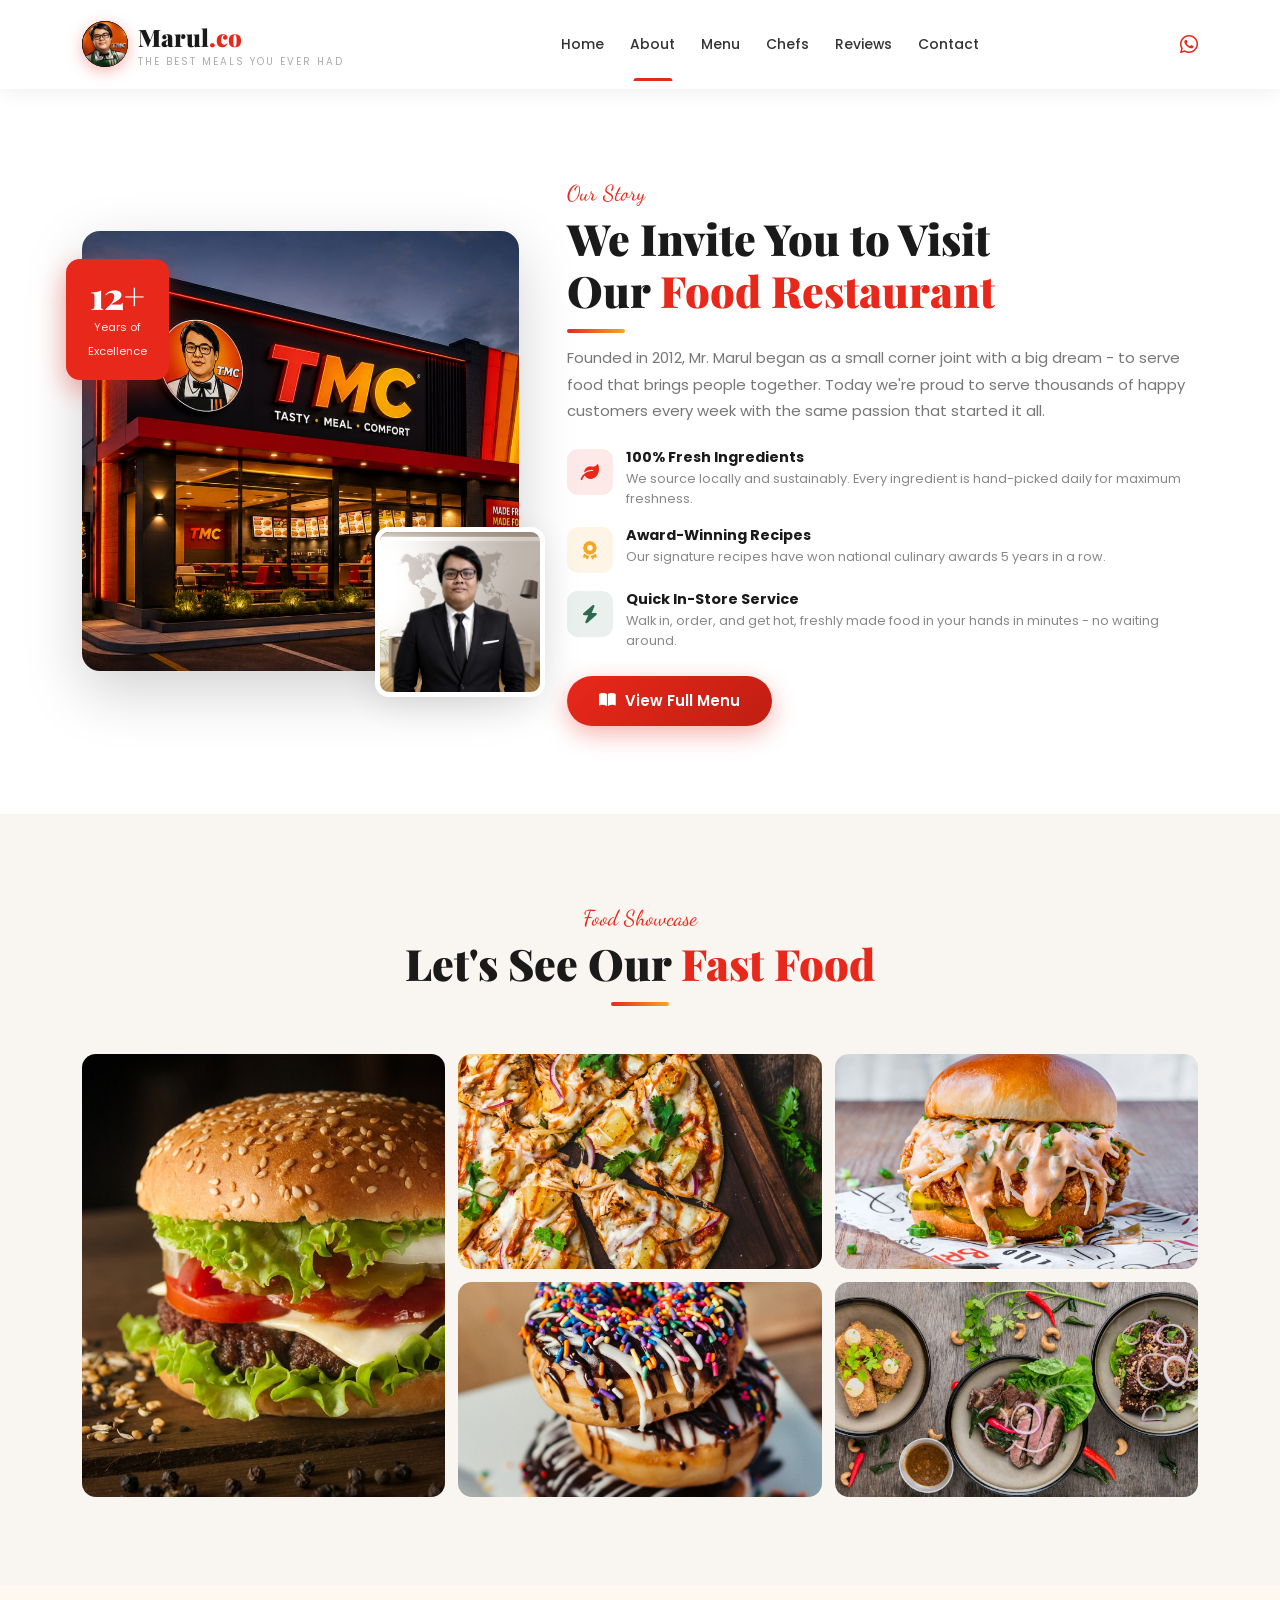
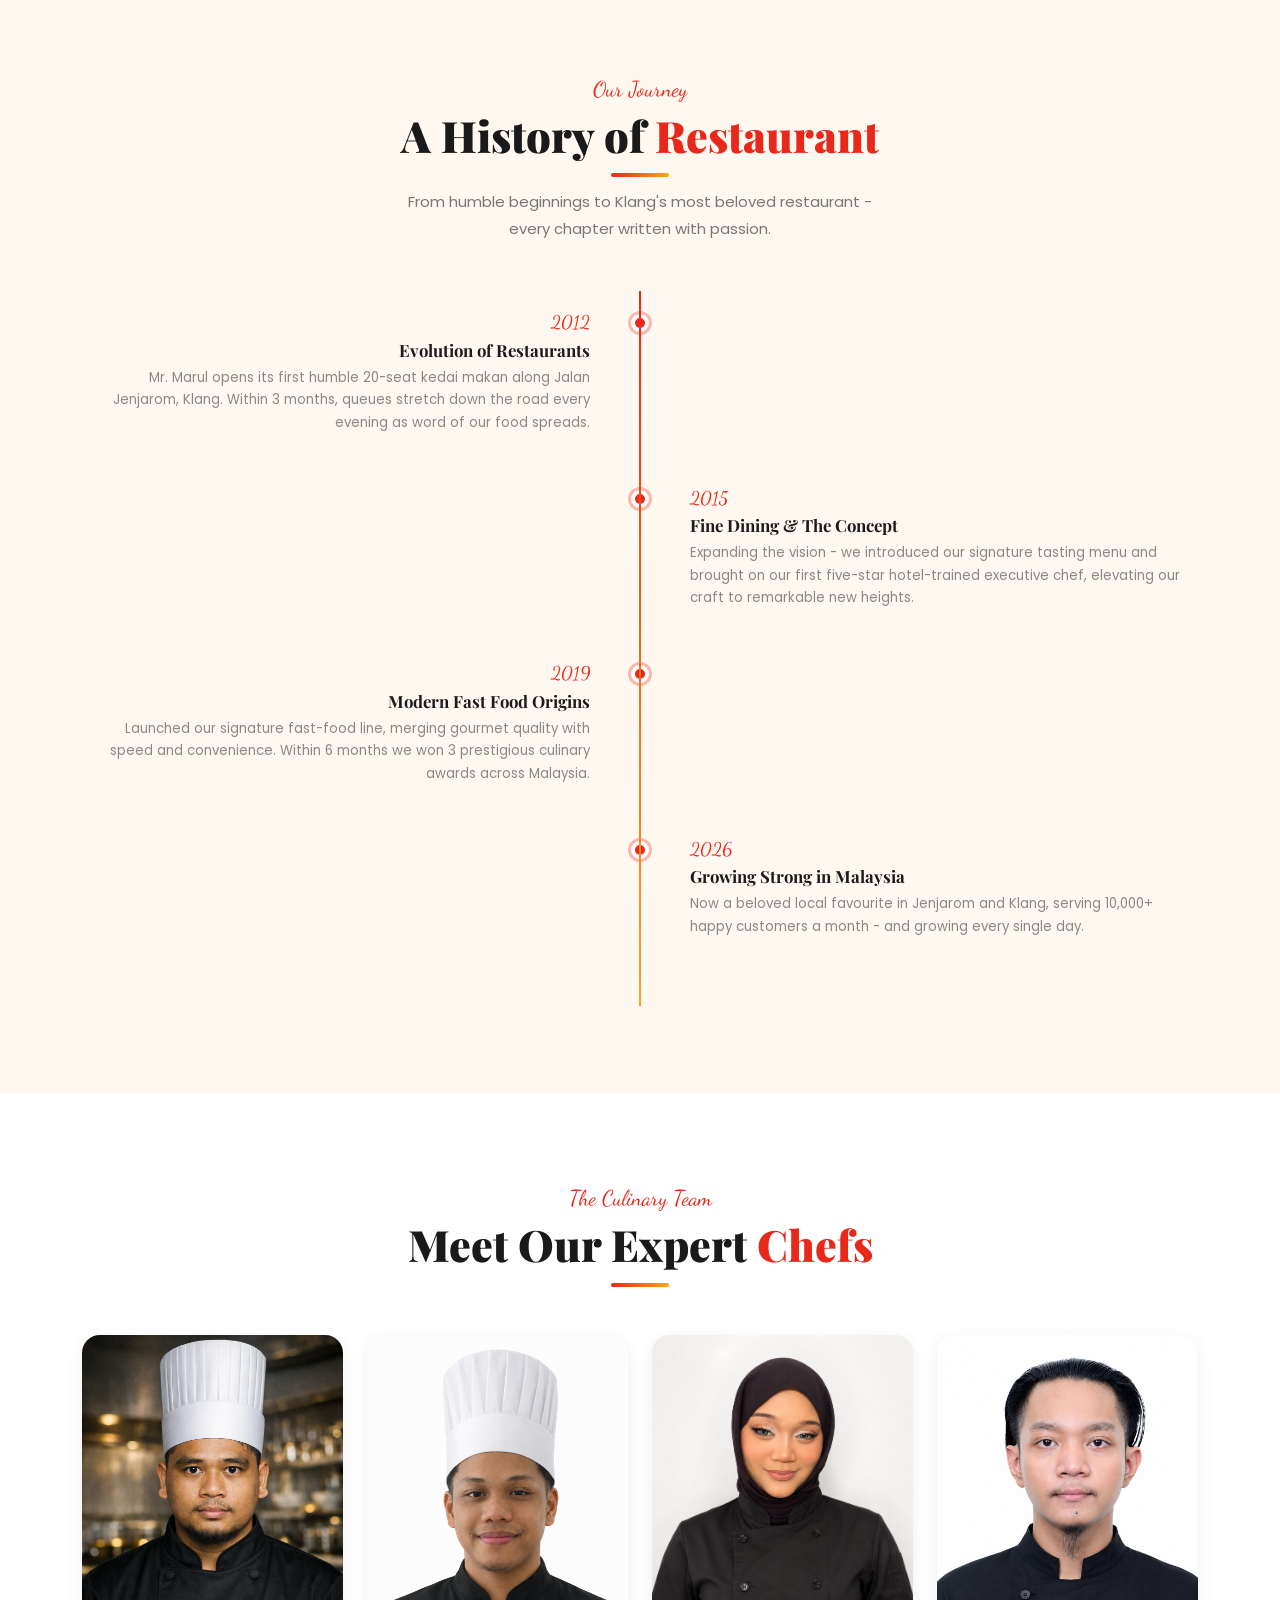
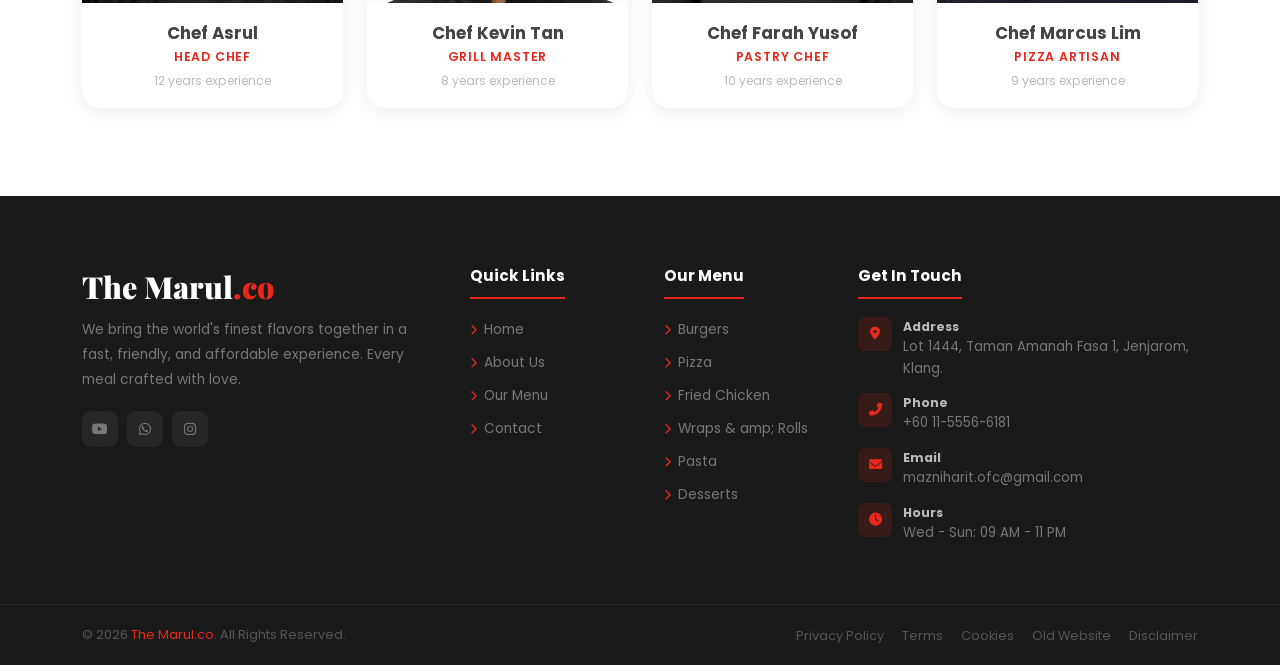
==== about.html @ 35237b88 "Add files via upload" ====
<!DOCTYPE html>
<!--
   ============================================================
   THIS IS THE "ABOUT US" PAGE (about.html)
   ============================================================
   Sections on this page, top to bottom:
     1. Navbar (same menu bar as every page)
     2. About (your story + 3 feature highlights)
     3. Gallery (clickable food showcase photos)
     4. History (the "Our Journey" year-by-year timeline)
     5. Chefs (the 4 chef profile cards)
     6. Footer (same as every page)
   ============================================================
-->
<html lang="en">
   <head>
      <meta charset="UTF-8">
      <meta http-equiv="X-UA-Compatible" content="IE=edge">
      <meta name="viewport" content="width=device-width, initial-scale=1">
      <meta name="author" content="Sarab">
      <meta name="description" content="Sarab - Fast Food & Restaurant HTML Template">
      <title>The Marul.co - About Us</title>
      <link href="https://fonts.googleapis.com/css2?family=Playfair+Display:wght@400;700;900&family=Poppins:wght@300;400;500;600;700&family=Dancing+Script:wght@700&display=swap" rel="stylesheet"/>
      <!-- Bootstrap 5.3 -->
      <link href="css/bootstrap.min.css" rel="stylesheet"/>
      <!-- AOS Animate on Scroll -->
      <link href="css/aos.css" rel="stylesheet"/>
      <!-- Swiper -->
      <link href="css/swiper-bundle.min.css" rel="stylesheet"/>
      <!-- all min css -->
      <link rel="stylesheet" href="css/all.min.css"/>
      <!-- magnific CSS -->
      <link rel="stylesheet" href="css/magnific-popup.css"/>
      <!-- Style CSS -->
      <link rel="stylesheet" href="css/style.css" />
   </head>
   <body>
      <!-- ============================================================
         NAVBAR (same as index.html - see that file for notes)
         ============================================================ -->
      <nav class="navbar navbar-expand-lg" id="nav">
         <div class="container">
            <a class="navbar-brand" href="index.html">
               <div class="blogo">
                  <div class="bico" style="padding:0;overflow:hidden;background:#000;"><img src="img/logo.jpeg" alt="TMC Logo" style="width:100%;height:100%;object-fit:cover;"/></div>
                  <div>
                     <div class="bname">Marul<span>.co</span></div>
                     <div class="bsub">THE BEST MEALS YOU EVER HAD</div>
                  </div>
               </div>
            </a>
            <button class="navbar-toggler border-0" type="button" data-bs-toggle="collapse" data-bs-target="#navmenu">
            <i class="fas fa-bars" style="color:var(--primary);font-size:1.35rem;"></i>
            </button>
            <div class="collapse navbar-collapse" id="navmenu">
               <ul class="navbar-nav mx-auto">
                  <li class="nav-item"><a class="nav-link" href="index.html#hero">Home</a></li>
                  <li class="nav-item"><a class="nav-link active" href="#about">About</a></li>
                  <li class="nav-item"><a class="nav-link" href="menu.html#menu">Menu</a></li>
                  <li class="nav-item"><a class="nav-link" href="#chefs">Chefs</a></li>
                  <li class="nav-item"><a class="nav-link" href="index.html#testimonials">Reviews</a></li>
                  <li class="nav-item"><a class="nav-link" href="contact.html#contact-section">Contact</a></li>
               </ul>
               <div class="d-flex align-items-center gap-3">
                  <a href="https://wa.me/601155566181" target="_blank" rel="noopener" style="color:var(--primary);font-size:1.3rem;" title="Chat with us on WhatsApp"><i class="fab fa-whatsapp"></i></a>
               </div>
            </div>
         </div>
      </nav>
      <!-- ABOUT
         Your restaurant's story text, plus the 3 highlighted
         feature boxes (100% Fresh Ingredients, Award-Winning
         Recipes, Quick In-Store Service). Edit the text inside
         the <h6> and <p> tags in each "fti" block to change
         a feature's title/description. -->
      <section id="about">
         <div class="container">
            <div class="row align-items-center g-5">
               <div class="col-lg-5" data-aos="fade-right">
                  <div class="astack">
                     <div class="aexp"><span class="anum">12+</span><small>Years of<br/>Excellence</small></div>
                     <div class="amain"><img src="img/restaurant.jpeg" alt="Restaurant"/></div>
                     <div class="asm"><img src="img/about2.jpeg" alt="boss"/></div>
                  </div>
               </div>
               <div class="col-lg-7" data-aos="fade-left">
                  <span class="slbl">Our Story</span>
                  <h2 class="stitle text-start">We Invite You to Visit<br/>Our <span>Food Restaurant</span></h2>
                  <div class="sline lft"></div>
                  <p class="sdesc mb-4">Founded in 2012, Mr. Marul began as a small corner joint with a big dream - to serve food that brings people together. Today we're proud to serve thousands of happy customers every week with the same passion that started it all.</p>
                  <div class="mb-4">
                     <div class="fti">
                        <div class="ftico r"><i class="fas fa-leaf"></i></div>
                        <div>
                           <h6>100% Fresh Ingredients</h6>
                           <p>We source locally and sustainably. Every ingredient is hand-picked daily for maximum freshness.</p>
                        </div>
                     </div>
                     <div class="fti">
                        <div class="ftico y"><i class="fas fa-award"></i></div>
                        <div>
                           <h6>Award-Winning Recipes</h6>
                           <p>Our signature recipes have won national culinary awards 5 years in a row.</p>
                        </div>
                     </div>
                     <div class="fti">
                        <div class="ftico g"><i class="fas fa-bolt"></i></div>
                        <div>
                           <h6>Quick In-Store Service</h6>
                           <p>Walk in, order, and get hot, freshly made food in your hands in minutes - no waiting around.</p>
                        </div>
                     </div>
                  </div>
                  <a href="menu.html#menu" class="btn-red"><i class="fas fa-book-open"></i>View Full Menu</a>
               </div>
            </div>
         </div>
      </section>
	  
	  
      <!-- ============================================================
         GALLERY (click a photo to open a bigger detail popup)
         Each "gitem" block is one photo tile. The data-gtitle and
         data-gdesc attributes are the title/description shown when
         someone clicks the photo to zoom in. Edit those to change
         the popup text; edit the img src="..." to change the photo.
         ============================================================ -->
      <section id="gallery">
         <div class="container">
            <div class="text-center mb-5" data-aos="fade-up">
               <span class="slbl">Food Showcase</span>
               <h2 class="stitle">Let's See Our <span>Fast Food</span></h2>
               <div class="sline"></div>
            </div>
            <div class="ggrid" data-aos="fade-up">
               <div class="gitem"
                  data-gi="0"
                  data-gimg="img/portfolio/work1.jpg"
                  data-gtitle="Gourmet Burgers"
                  data-gdesc="Our award-winning smash burgers, hand-crafted with 100% premium beef, aged cheddar and house-made sauces.">
                  <img src="img/portfolio/work1.jpg" alt="Burgers"/>
                  <div class="gover"><span><i class="fas fa-expand-alt"></i> Gourmet Burgers</span></div>
               </div>
               <div class="gitem"
                  data-gi="1"
                  data-gimg="img/portfolio/work2.jpg"
                  data-gtitle="Wood-Fired Pizza"
                  data-gdesc="Authentic Neapolitan-style pizzas fired at 900deg F in our wood-burning stone oven for the perfect char.">
                  <img src="img/portfolio/work2.jpg" alt="Pizza"/>
                  <div class="gover"><span><i class="fas fa-expand-alt"></i> Wood-Fired Pizza</span></div>
               </div>
               <div class="gitem"
                  data-gi="2"
                  data-gimg="img/portfolio/work3.jpg"
                  data-gtitle="Crispy Fried Chicken"
                  data-gdesc="Double-brined, hand-battered chicken fried to golden perfection using our 15-spice secret blend.">
                  <img src="img/portfolio/work3.jpg" alt="Chicken"/>
                  <div class="gover"><span><i class="fas fa-expand-alt"></i> Crispy Fried Chicken</span></div>
               </div>
               <div class="gitem"
                  data-gi="3"
                  data-gimg="img/portfolio/work4.jpg"
                  data-gtitle="Sweet Desserts"
                  data-gdesc="Handcrafted desserts - from molten lava cakes to artisan ice cream sundaes and seasonal pastries.">
                  <img src="img/portfolio/work4.jpg" alt="Desserts"/>
                  <div class="gover"><span><i class="fas fa-expand-alt"></i> Sweet Desserts</span></div>
               </div>
               <div class="gitem"
                  data-gi="4"
                  data-gimg="img/portfolio/work5.jpg"
                  data-gtitle="Fresh Wraps & amp; Rolls"
                  data-gdesc="Loaded fresh wraps packed with grilled proteins, crunchy vegetables and our house-made sauces.">
                  <img src="img/portfolio/work5.jpg" alt="Wraps"/>
                  <div class="gover"><span><i class="fas fa-expand-alt"></i> Fresh Wraps & Rolls</span></div>
               </div>
            </div>
         </div>
      </section>
      <!-- This hidden box below is the "lightbox" popup that appears
         when someone clicks a gallery photo above - it's empty until
         JavaScript (main.js) fills it in with the clicked photo's
         details. You don't need to edit anything here. -->
      <div id="galPop">
         <div class="gpbox">
            <button class="gpclose" id="gpClose"><i class="fas fa-times"></i></button>
            <img id="gpImg" src="" alt=""/>
            <div class="gpcap">
               <h5 id="gpTitle"></h5>
               <p id="gpDesc"></p>
            </div>
            <div class="gpnav">
               <button id="gpPrev"><i class="fas fa-chevron-left me-1"></i>Prev</button>
               <button id="gpNext">Next <i class="fas fa-chevron-right ms-1"></i></button>
            </div>
         </div>
      </div>
	  
	  
      <!-- ============================================================
         HISTORY (the "Our Journey" timeline, alternating left/right)
         Each "tli" block below is one year on the timeline. Notice
         each year's text appears TWICE inside the block (once in
         "tl-left" and once in "tl-right") - that's intentional, so
         the year lines up correctly on both mobile and desktop
         screen sizes. If you edit a year's story, edit BOTH copies
         so they stay in sync.
         ============================================================ -->
      <section id="history">
         <div class="container">
            <div class="text-center mb-5" data-aos="fade-up">
               <span class="slbl">Our Journey</span>
               <h2 class="stitle">A History of <span>Restaurant</span></h2>
               <div class="sline"></div>
               <p class="sdesc mx-auto" style="max-width:480px;">From humble beginnings to Klang's most beloved restaurant - every chapter written with passion.</p>
            </div>
            <div class="timeline" data-aos="fade-up">
               <!-- ODD ? text on LEFT -->
               <div class="tli">
                  <div class="tl-left">
                     <div class="tlyear">2012</div>
                     <h5>Evolution of Restaurants</h5>
                     <p>Mr. Marul opens its first humble 20-seat kedai makan along Jalan Jenjarom, Klang. Within 3 months, queues stretch down the road every evening as word of our food spreads.</p>
                  </div>
                  <div class="tl-center">
                     <div class="tldot"></div>
                  </div>
                  <div class="tl-right">
                     <div class="tlyear">2012</div>
                     <h5>Evolution of Restaurants</h5>
                     <p>Mr. Marul opens its first humble 20-seat kedai makan along Jalan Jenjarom, Klang. Within 3 months, queues stretch down the road every evening as word of our food spreads.</p>
                  </div>
               </div>
               <!-- EVEN ? text on RIGHT -->
               <div class="tli">
                  <div class="tl-left">
                     <div class="tlyear">2015</div>
                     <h5>Fine Dining & The Concept</h5>
                     <p>Expanding the vision - we introduced our signature tasting menu and brought on our first five-star hotel-trained executive chef, elevating our craft to remarkable new heights.</p>
                  </div>
                  <div class="tl-center">
                     <div class="tldot"></div>
                  </div>
                  <div class="tl-right">
                     <div class="tlyear">2015</div>
                     <h5>Fine Dining & The Concept</h5>
                     <p>Expanding the vision - we introduced our signature tasting menu and brought on our first five-star hotel-trained executive chef, elevating our craft to remarkable new heights.</p>
                  </div>
               </div>
               <!-- ODD ? text on LEFT -->
               <div class="tli">
                  <div class="tl-left">
                     <div class="tlyear">2019</div>
                     <h5>Modern Fast Food Origins</h5>
                     <p>Launched our signature fast-food line, merging gourmet quality with speed and convenience. Within 6 months we won 3 prestigious culinary awards across Malaysia.</p>
                  </div>
                  <div class="tl-center">
                     <div class="tldot"></div>
                  </div>
                  <div class="tl-right">
                     <div class="tlyear">2019</div>
                     <h5>Modern Fast Food Origins</h5>
                     <p>Launched our signature fast-food line, merging gourmet quality with speed and convenience. Within 6 months we won 3 prestigious culinary awards across Malaysia.</p>
                  </div>
               </div>
               <!-- EVEN ? text on RIGHT -->
               <div class="tli">
                  <div class="tl-left">
                     <div class="tlyear">2026</div>
                     <h5>Growing Strong in Malaysia</h5>
                     <p>Now a beloved local favourite in Jenjarom and Klang, serving 10,000+ happy customers a month - and growing every single day.</p>
                  </div>
                  <div class="tl-center">
                     <div class="tldot"></div>
                  </div>
                  <div class="tl-right">
                     <div class="tlyear">2026</div>
                     <h5>Growing Strong in Malaysia</h5>
                     <p>Now a beloved local favourite in Jenjarom and Klang, serving 10,000+ happy customers a month - and growing every single day.</p>
                  </div>
               </div>
            </div>
         </div>
      </section>
	  
      <!-- CHEFS
         The 4 chef profile cards ("Meet Our Expert Chefs").

         TO EDIT A CHEF: find their "chcard" block below and change:
           - img src="..."          -> their photo
           - <div class="chnm">     -> their name
           - <div class="chrole">   -> their job title
           - <div class="chexp">    -> years of experience
         TO ADD/REMOVE A CHEF: copy or delete a whole
         "col-sm-6 col-lg-3" block (it contains one "chcard"). -->

      <section id="chefs">
         <div class="container">
            <div class="text-center mb-5" data-aos="fade-up">
               <span class="slbl">The Culinary Team</span>
               <h2 class="stitle">Meet Our Expert <span>Chefs</span></h2>
               <div class="sline"></div>
            </div>
            <div class="row g-4">
               <div class="col-sm-6 col-lg-3" data-aos="fade-up" data-aos-delay="0">
                  <div class="chcard">
                     <div class="chimg">
                        <img src="img/chefs/1.jpg" alt=""/>
                        </div>
                     <div class="chbody">
                        <div class="chnm">Chef Asrul </div>
                        <div class="chrole">Head Chef</div>
                        <div class="chexp">12 years experience</div>
                     </div>
                  </div>
               </div>
               <div class="col-sm-6 col-lg-3" data-aos="fade-up" data-aos-delay="80">
                  <div class="chcard">
                     <div class="chimg">
                        <img src="img/chefs/2.jpg" alt=""/>
                      </div>
                     <div class="chbody">
                        <div class="chnm">Chef Kevin Tan</div>
                        <div class="chrole">Grill Master</div>
                        <div class="chexp">8 years experience</div>
                     </div>
                  </div>
               </div>
               <div class="col-sm-6 col-lg-3" data-aos="fade-up" data-aos-delay="160">
                  <div class="chcard">
                     <div class="chimg">
                        <img src="img/chefs/3.jpg" alt=""/>
                        </div>
                     <div class="chbody">
                        <div class="chnm">Chef Farah Yusof</div>
                        <div class="chrole">Pastry Chef</div>
                        <div class="chexp">10 years experience</div>
                     </div>
                  </div>
               </div>
               <div class="col-sm-6 col-lg-3" data-aos="fade-up" data-aos-delay="240">
                  <div class="chcard">
                     <div class="chimg">
                        <img src="img/chefs/4.jpg" alt=""/>
                     </div>
                     <div class="chbody">
                        <div class="chnm">Chef Marcus Lim</div>
                        <div class="chrole">Pizza Artisan</div>
                        <div class="chexp">9 years experience</div>
                     </div>
                  </div>
               </div>
            </div>
         </div>
      </section>
	  
      <!-- FOOTER (same as index.html - if you update the address,
         phone, email, or hours here, update it on the other 3
         pages too so they all stay matching) -->
      <footer>
         <div class="container">
            <div class="row g-5">
               <div class="col-lg-4">
                  <div class="fnm">The Marul<span>.co</span></div>
                  <p class="fdesc">We bring the world's finest flavors together in a fast, friendly, and affordable experience. Every meal crafted with love.</p>
                  <div class="fsoc">
                     <a href="#"><i class="fab fa-youtube"></i></a>
                     <a href="#"><i class="fab fa-whatsapp"></i></a>
                     <a href="#"><i class="fab fa-instagram"></i></a>
                  </div>
               </div>
               <div class="col-sm-6 col-lg-2">
                  <div class="ftit">Quick Links</div>
                  <ul class="flinks ps-0">
                     <li><a href="index.html#hero"><i class="fas fa-chevron-right"></i>Home</a></li>
                     <li><a href="about.html#about"><i class="fas fa-chevron-right"></i>About Us</a></li>
                     <li><a href="menu.html#menu"><i class="fas fa-chevron-right"></i>Our Menu</a></li>
                     <li><a href="contact.html#contact-section"><i class="fas fa-chevron-right"></i>Contact</a></li>
                  </ul>
               </div>
               <div class="col-sm-6 col-lg-2">
                  <div class="ftit">Our Menu</div>
                  <ul class="flinks ps-0">
                     <li><a href="menu.html?filter=burgers#menu"><i class="fas fa-chevron-right"></i>Burgers</a></li>
                     <li><a href="menu.html?filter=pizza#menu"><i class="fas fa-chevron-right"></i>Pizza</a></li>
                     <li><a href="menu.html?filter=chicken#menu"><i class="fas fa-chevron-right"></i>Fried Chicken</a></li>
                     <li><a href="menu.html?filter=wraps#menu"><i class="fas fa-chevron-right"></i>Wraps & amp; Rolls</a></li>
                     <li><a href="menu.html?filter=pasta#menu"><i class="fas fa-chevron-right"></i>Pasta</a></li>
                     <li><a href="menu.html?filter=desserts#menu"><i class="fas fa-chevron-right"></i>Desserts</a></li>
                  </ul>
               </div>
               <div class="col-lg-4">
                  <div class="ftit">Get In Touch</div>
                  <div class="fci">
                     <div class="fciico"><i class="fas fa-map-marker-alt"></i></div>
                     <div class="fciinfo"><strong>Address</strong>Lot 1444, Taman Amanah Fasa 1, Jenjarom, Klang.</div>
                  </div>
                  <div class="fci">
                     <div class="fciico"><i class="fas fa-phone-alt"></i></div>
                     <div class="fciinfo"><strong>Phone</strong>+60 11-5556-6181</div>
                  </div>
                  <div class="fci">
                     <div class="fciico"><i class="fas fa-envelope"></i></div>
                     <div class="fciinfo"><strong>Email</strong>mazniharit.ofc@gmail.com</div>
                  </div>
                  <div class="fci">
                     <div class="fciico"><i class="fas fa-clock"></i></div>
                     <div class="fciinfo"><strong>Hours</strong>Wed - Sun: 09 AM - 11 PM</div>
                  </div>
               </div>
            </div>
         </div>
         <div class="fbot">
            <div class="container">
               <div class="d-flex justify-content-between align-items-center flex-wrap gap-2">
                  <p>&copy 2026 <span>The Marul.co</span>. All Rights Reserved.</p>
                  <div><a href="#">Privacy Policy</a><a href="#">Terms</a><a href="#">Cookies</a><a href="frameset-demo.html">Old Website</a><a href="disclaimer.html">Disclaimer</a></div>
               </div>
            </div>
         </div>
      </footer>
      <!-- Floating cart -->
      <!-- <div class="cartfl"><i class="fas fa-shopping-cart"></i><span>My Cart</span><div class="ccount" id="cartCount">0</div></div> -->
      <!-- Back to top -->
      <button id="btt" onclick="window.scrollTo({top:0,behavior:'smooth'})"><i class="fas fa-chevron-up"></i></button>

    
	<!-- jQuery -->
      <script src="js/jquery-3.7.1.min.js"></script>
      <!-- Bootstrap 5 -->
      <script src="js/bootstrap.bundle.min.js"></script>
      <!-- AOS -->
      <script src="js/aos.js"></script>
      <!-- Swiper -->
      <script src="js/swiper-bundle.min.js"></script>
      <!-- CounterUp -->
      <script src="js/jquery.magnific-popup.min.js"></script>
      <!-- Main js -->
      <script src="js/main.js"></script>

   </body>
</html>
---- css/style.css ----
:root {
  --primary: #e8281a;
  --secondary: #f6a623;
  --dark: #1a1a1a;
  --green: #2d6a4f;
  --cream: #fff8f0;
  --cream2: #fef0dc;
  --light: #f9f5f0;
  --shadow: 0 8px 40px rgba(0, 0, 0, 0.1);
  --shadow-lg: 0 20px 60px rgba(0, 0, 0, 0.18);
}
* {
  margin: 0;
  padding: 0;
  box-sizing: border-box;
}
html {
  scroll-behavior: smooth;
}
body {
  font-family: "Poppins", sans-serif;
  color: #444;
  background: #fff;
  overflow-x: hidden;
}
h1,
h2,
h3,
h4,
h5 {
  font-family: "Playfair Display", serif;
  color: var(--dark);
}
a {
  text-decoration: none;
  transition: all 0.3s;
}
img {
  max-width: 100%;
}
::-webkit-scrollbar {
  width: 5px;
}
::-webkit-scrollbar-thumb {
  background: var(--primary);
  border-radius: 10px;
}

/* ===================== TOP BAR ===================== */
#topbar {
  background: #111;
  padding: 8px 0;
  font-size: 0.82rem;
}
#topbar span {
  color: #aaa;
  margin-right: 16px;
}
#topbar span i {
  color: var(--secondary);
  margin-right: 5px;
}
#topbar .tsoc a {
  width: 27px;
  height: 27px;
  border-radius: 50%;
  background: rgba(255, 255, 255, 0.08);
  display: inline-flex;
  align-items: center;
  justify-content: center;
  color: #bbb;
  font-size: 0.75rem;
  margin-left: 5px;
  transition: 0.3s;
}
#topbar .tsoc a:hover {
  background: var(--primary);
  color: #fff;
}
.ttag {
  background: var(--primary);
  color: #fff;
  padding: 2px 10px;
  border-radius: 20px;
  font-size: 0.7rem;
  font-weight: 600;
  text-transform: uppercase;
}

/* ===================== NAVBAR ===================== */
#nav {
  background: #fff;
  position: sticky;
  top: 0;
  z-index: 990;
  box-shadow: 0 2px 20px rgba(0, 0, 0, 0.07);
  transition: 0.4s;
}
#nav.scrolled {
  box-shadow: 0 4px 30px rgba(0, 0, 0, 0.14);
}
.blogo {
  display: flex;
  align-items: center;
  gap: 10px;
}
.bico {
  width: 46px;
  height: 46px;
  border-radius: 50%;
  background: linear-gradient(135deg, var(--primary), var(--secondary));
  display: flex;
  align-items: center;
  justify-content: center;
  font-size: 1.3rem;
  color: #fff;
  box-shadow: 0 4px 15px rgba(232, 40, 26, 0.35);
}
.bname {
  font-family: "Playfair Display", serif;
  font-size: 1.5rem;
  font-weight: 900;
  color: var(--dark);
}
.bname span {
  color: var(--primary);
}
.bsub {
  font-size: 0.62rem;
  text-transform: uppercase;
  letter-spacing: 2px;
  color: #aaa;
}
.navbar-nav .nav-link {
  font-size: 0.87rem;
  font-weight: 500;
  color: #333 !important;
  padding: 26px 13px !important;
  position: relative;
}
.navbar-nav .nav-link::after {
  content: "";
  position: absolute;
  bottom: 0;
  left: 50%;
  transform: translateX(-50%);
  width: 0;
  height: 3px;
  background: var(--primary);
  border-radius: 3px 3px 0 0;
  transition: 0.3s;
}
.navbar-nav .nav-link:hover::after,
.navbar-nav .nav-link.active::after {
  width: 55%;
}
.navbar-nav .nav-link:hover {
  color: var(--primary) !important;
}
/* FIX 1 â€” Search btn in navbar */
#navSearchBtn {
  background: none;
  border: none;
  cursor: pointer;
  color: #555;
  font-size: 1rem;
  padding: 8px 10px;
  border-radius: 8px;
  transition: 0.3s;
}
#navSearchBtn:hover {
  background: rgba(232, 40, 26, 0.08);
  color: var(--primary);
}
.nav-cta {
  background: linear-gradient(135deg, var(--primary), #c01e12);
  color: #fff !important;
  border-radius: 8px;
  padding: 10px 20px !important;
  font-size: 0.84rem !important;
  font-weight: 600 !important;
  box-shadow: 0 4px 15px rgba(232, 40, 26, 0.3);
  margin-left: 6px;
}
.nav-cta::after {
  display: none !important;
}
.nav-cta:hover {
  transform: translateY(-2px);
  box-shadow: 0 8px 22px rgba(232, 40, 26, 0.4);
}

/* ===================== SECTION COMMONS ===================== */
section {
  padding: 88px 0;
}
.slbl {
  font-family: "Dancing Script", cursive;
  font-size: 1.35rem;
  color: var(--primary);
  display: block;
  margin-bottom: 4px;
}
.stitle {
  font-size: clamp(1.9rem, 4vw, 2.7rem);
  font-weight: 900;
  line-height: 1.2;
  margin-bottom: 12px;
}
.stitle span {
  color: var(--primary);
}
.sline {
  width: 58px;
  height: 4px;
  border-radius: 4px;
  background: linear-gradient(90deg, var(--primary), var(--secondary));
  margin: 0 auto 12px;
}
.sline.lft {
  margin-left: 0;
}
.sdesc {
  color: #777;
  font-size: 0.93rem;
  line-height: 1.8;
}
.btn-red {
  background: linear-gradient(135deg, var(--primary), #c01e12);
  color: #fff;
  border: none;
  border-radius: 50px;
  padding: 14px 32px;
  font-weight: 600;
  font-size: 0.93rem;
  box-shadow: 0 8px 24px rgba(232, 40, 26, 0.35);
  transition: 0.3s;
  display: inline-flex;
  align-items: center;
  gap: 9px;
  cursor: pointer;
  font-family: "Poppins", sans-serif;
}
.btn-red:hover {
  transform: translateY(-3px);
  box-shadow: 0 14px 34px rgba(232, 40, 26, 0.45);
  color: #fff;
}

/* ===================== HERO ===================== */
#hero {
  background: var(--cream);
  min-height: 92vh;
  display: flex;
  align-items: center;
  position: relative;
  overflow: hidden;
}
.hbgtxt {
  position: absolute;
  top: 50%;
  left: 50%;
  transform: translate(-50%, -50%);
  font-size: 22vw;
  font-weight: 900;
  font-family: "Playfair Display", serif;
  color: rgba(0, 0, 0, 0.04);
  pointer-events: none;
  white-space: nowrap;
}
.hs {
  position: absolute;
  border-radius: 50%;
}
.hs1 {
  width: 480px;
  height: 480px;
  background: radial-gradient(circle, rgba(232, 40, 26, 0.07), transparent 70%);
  top: -90px;
  right: -80px;
  animation: fsh 8s ease-in-out infinite;
}
.hs2 {
  width: 280px;
  height: 280px;
  background: radial-gradient(
    circle,
    rgba(246, 166, 35, 0.09),
    transparent 70%
  );
  bottom: -50px;
  left: 8%;
  animation: fsh 10s ease-in-out infinite reverse;
}
@keyframes fsh {
  0%,
  100% {
    transform: translateY(0);
  }
  50% {
    transform: translateY(-28px);
  }
}
.hbadge {
  display: inline-flex;
  align-items: center;
  gap: 8px;
  background: #fff;
  border-radius: 30px;
  padding: 6px 16px 6px 6px;
  box-shadow: 0 4px 20px rgba(0, 0, 0, 0.1);
  margin-bottom: 22px;
}
.hbadge .hbi {
  width: 30px;
  height: 30px;
  border-radius: 50%;
  background: linear-gradient(135deg, var(--primary), var(--secondary));
  display: flex;
  align-items: center;
  justify-content: center;
  color: #fff;
  font-size: 0.78rem;
}
.hbadge span {
  font-size: 0.76rem;
  font-weight: 600;
  color: var(--dark);
}
.htitle {
  font-size: clamp(2.7rem, 6vw, 4.8rem);
  font-weight: 900;
  line-height: 1.1;
  margin-bottom: 18px;
}
.htitle .hl {
  color: var(--primary);
  position: relative;
  display: inline-block;
}
.htitle .hl::before {
  content: "";
  position: absolute;
  bottom: 2px;
  left: 0;
  right: 0;
  height: 7px;
  background: rgba(232, 40, 26, 0.14);
  border-radius: 4px;
  z-index: -1;
}
.hdesc {
  font-size: 1rem;
  color: #666;
  line-height: 1.8;
  max-width: 470px;
  margin-bottom: 30px;
}
/* FIX 2 â€” Video play button */
.btn-play {
  display: inline-flex;
  align-items: center;
  gap: 12px;
  color: var(--dark);
  font-weight: 600;
  font-size: 0.9rem;
  padding: 10px 16px;
  transition: 0.3s;
  cursor: pointer;
}
.btn-play .pico {
  width: 48px;
  height: 48px;
  border-radius: 50%;
  background: #fff;
  display: flex;
  align-items: center;
  justify-content: center;
  box-shadow: 0 6px 20px rgba(0, 0, 0, 0.12);
  color: var(--primary);
  font-size: 0.95rem;
  transition: 0.3s;
  flex-shrink: 0;
}
.btn-play:hover .pico {
  background: var(--primary);
  color: #fff;
  transform: scale(1.1);
}
.btn-play:hover {
  color: var(--primary);
}
.hstats {
  display: flex;
  gap: 20px;
  flex-wrap: wrap;
  margin-top: 32px;
}
.hstat .snum {
  font-family: "Playfair Display", serif;
  font-size: 1.9rem;
  font-weight: 900;
  color: var(--dark);
  display: block;
  line-height: 1;
}
.hstat .snum em {
  color: var(--primary);
  font-style: normal;
}
.hstat small {
  font-size: 0.7rem;
  color: #aaa;
  text-transform: uppercase;
  letter-spacing: 1px;
}
.sdiv {
  width: 1px;
  background: #ddd;
  height: 38px;
  align-self: center;
}
.hcircle {
  width: 560px;
  height: 560px;
  border-radius: 50%;
  background: radial-gradient(circle at 40% 40%, #fff8f0, #ffe5c8);
  display: flex;
  align-items: center;
  justify-content: center;
  margin: 0 auto;
  position: relative;
  box-shadow: 0 28px 76px rgba(232, 40, 26, 0.14);
}
.hcircle img {
  width: 90%;
  height: 90%;
  object-fit: cover;
  border-radius: 50%;
}
.fcard {
  position: absolute;
  background: #fff;
  border-radius: 11px;
  padding: 10px 15px;
  box-shadow: var(--shadow);
  display: flex;
  align-items: center;
  gap: 9px;
}
.fcard.fc1 {
  top: 55px;
  left: -15px;
  animation: fltc 4s ease-in-out infinite;
}
.fcard.fc2 {
  bottom: 75px;
  right: -25px;
  animation: fltc 4s ease-in-out infinite 1.5s;
}
.fcard.fc3 {
  top: 38%;
  right: -45px;
  animation: fltc 4s ease-in-out infinite 0.8s;
}
@keyframes fltc {
  0%,
  100% {
    transform: translateY(0);
  }
  50% {
    transform: translateY(-9px);
  }
}
.fcoi {
  width: 34px;
  height: 34px;
  border-radius: 8px;
  display: flex;
  align-items: center;
  justify-content: center;
  font-size: 0.95rem;
}
.fcoi.r {
  background: rgba(232, 40, 26, 0.11);
  color: var(--primary);
}
.fcoi.y {
  background: rgba(246, 166, 35, 0.14);
  color: var(--secondary);
}
.fcoi.g {
  background: rgba(45, 106, 79, 0.11);
  color: var(--green);
}
.fcnum {
  font-weight: 700;
  font-size: 0.92rem;
  color: var(--dark);
  display: block;
  line-height: 1;
}
.fcsm {
  font-size: 0.66rem;
  color: #999;
}

/* ===================== MARQUEE ===================== */
.mqsec {
  background: var(--primary);
  padding: 13px 0;
  overflow: hidden;
}
.mqtrack {
  display: flex;
  gap: 38px;
  white-space: nowrap;
  animation: mqrun 22s linear infinite;
}
.mqitem {
  display: inline-flex;
  align-items: center;
  gap: 10px;
  color: #fff;
  font-size: 0.86rem;
  font-weight: 500;
}
.mqitem i {
  color: rgba(255, 255, 255, 0.55);
  font-size: 0.55rem;
}
@keyframes mqrun {
  from {
    transform: translateX(0);
  }
  to {
    transform: translateX(-50%);
  }
}

/* ===================== CATEGORY ===================== */
#category {
  background: var(--cream);
}
.catcard {
  background: #fff;
  border-radius: 15px;
  padding: 22px 14px;
  text-align: center;
  cursor: pointer;
  transition: 0.4s;
  box-shadow: 0 4px 18px rgba(0, 0, 0, 0.06);
  border: 2px solid transparent;
}
.catcard:hover,
.catcard.active {
  transform: translateY(-7px);
  box-shadow: 0 14px 38px rgba(232, 40, 26, 0.14);
  border-color: var(--primary);
}
.catimg {
  width: 86px;
  height: 86px;
  border-radius: 50%;
  object-fit: cover;
  margin: 0 auto 12px;
  display: block;
  transition: 0.4s;
}
.catcard:hover .catimg {
  transform: scale(1.1) rotate(-4deg);
}
.catnm {
  font-size: 0.86rem;
  font-weight: 600;
  color: var(--dark);
  margin-bottom: 3px;
}
.catct {
  font-size: 0.73rem;
  color: #bbb;
}

/* ===================== ABOUT ===================== */
#about {
  background: #fff;
}
.astack {
  position: relative;
}
.amain {
  border-radius: 18px;
  overflow: hidden;
  box-shadow: var(--shadow-lg);
}
.amain img {
  width: 100%;
  height: 440px;
  object-fit: cover;
  display: block;
}
.asm {
  position: absolute;
  bottom: -26px;
  right: -26px;
  width: 170px;
  height: 170px;
  border-radius: 14px;
  overflow: hidden;
  border: 5px solid #fff;
  box-shadow: var(--shadow);
}
.asm img {
  width: 100%;
  height: 100%;
  object-fit: cover;
}
.aexp {
  position: absolute;
  top: 28px;
  left: -16px;
  background: var(--primary);
  color: #fff;
  border-radius: 14px;
  padding: 18px 22px;
  text-align: center;
  box-shadow: 0 10px 28px rgba(232, 40, 26, 0.4);
}
.aexp .anum {
  font-family: "Playfair Display", serif;
  font-size: 2.3rem;
  font-weight: 900;
  line-height: 1;
  display: block;
}
.aexp small {
  font-size: 0.7rem;
  opacity: 0.9;
}
.fti {
  display: flex;
  align-items: flex-start;
  gap: 13px;
  margin-bottom: 18px;
}
.ftico {
  width: 46px;
  height: 46px;
  border-radius: 11px;
  flex-shrink: 0;
  display: flex;
  align-items: center;
  justify-content: center;
  font-size: 1.15rem;
  transition: 0.3s;
}
.ftico.r {
  background: rgba(232, 40, 26, 0.1);
  color: var(--primary);
}
.ftico.y {
  background: rgba(246, 166, 35, 0.11);
  color: var(--secondary);
}
.ftico.g {
  background: rgba(45, 106, 79, 0.1);
  color: var(--green);
}
.fti:hover .ftico {
  transform: scale(1.1);
}
.fti h6 {
  font-size: 0.9rem;
  font-weight: 700;
  color: var(--dark);
  margin-bottom: 2px;
  font-family: "Poppins", sans-serif;
}
.fti p {
  font-size: 0.8rem;
  color: #888;
  margin: 0;
  line-height: 1.6;
}

/* ===================== MENU ===================== */
#menu {
  background: var(--light);
}
/* FIX 3 â€” Filter buttons */
.filtbtn {
  border: 2px solid #e5e5e5;
  background: #fff;
  border-radius: 50px;
  padding: 8px 20px;
  font-size: 0.84rem;
  font-weight: 600;
  color: #666;
  cursor: pointer;
  transition: 0.3s;
  margin: 3px;
  font-family: "Poppins", sans-serif;
}
.filtbtn.active,
.filtbtn:hover {
  background: var(--primary);
  border-color: var(--primary);
  color: #fff;
  box-shadow: 0 5px 18px rgba(232, 40, 26, 0.24);
}
.mwrap {
  transition: 0.35s;
}
.mwrap.gone {
  display: none !important;
}
.mcard {
  background: #fff;
  border-radius: 18px;
  overflow: hidden;
  transition: 0.4s;
  box-shadow: 0 4px 22px rgba(0, 0, 0, 0.07);
  cursor: pointer;
}
.mcard:hover {
  transform: translateY(-9px);
  box-shadow: 0 18px 48px rgba(0, 0, 0, 0.13);
}
.mimg {
  position: relative;
  overflow: hidden;
  height: 215px;
  background: var(--cream2);
}
.mimg img {
  width: 100%;
  height: 100%;
  object-fit: cover;
  transition: 0.5s;
}
.mcard:hover .mimg img {
  transform: scale(1.09);
}
.mbdg {
  position: absolute;
  top: 13px;
  left: 13px;
  background: var(--primary);
  color: #fff;
  border-radius: 7px;
  padding: 3px 11px;
  font-size: 0.7rem;
  font-weight: 700;
}
.mbdg.new {
  background: var(--green);
}
.mbdg.hot {
  background: var(--secondary);
  color: var(--dark);
}
/* FIX 4 â€” Heart & Plus buttons stop propagation */
.mhrt {
  position: absolute;
  top: 13px;
  right: 13px;
  width: 33px;
  height: 33px;
  border-radius: 50%;
  background: #fff;
  display: flex;
  align-items: center;
  justify-content: center;
  color: #ccc;
  cursor: pointer;
  transition: 0.3s;
  box-shadow: 0 2px 9px rgba(0, 0, 0, 0.1);
}
.mhrt:hover {
  color: var(--primary);
  transform: scale(1.18);
}
.mbody {
  padding: 18px;
}
.mcat {
  font-size: 0.7rem;
  font-weight: 600;
  color: var(--secondary);
  text-transform: uppercase;
  letter-spacing: 1px;
  margin-bottom: 5px;
}
.mtit {
  font-size: 1.05rem;
  font-weight: 700;
  margin-bottom: 5px;
  font-family: "Playfair Display", serif;
}
.mdesc {
  font-size: 0.78rem;
  color: #aaa;
  margin-bottom: 13px;
  line-height: 1.5;
}
.mfoot {
  display: flex;
  align-items: center;
  justify-content: space-between;
}
.mprice {
  font-size: 1.25rem;
  font-weight: 800;
  color: var(--primary);
  font-family: "Playfair Display", serif;
}
.mprice small {
  font-size: 0.72rem;
  font-weight: 400;
  color: #ccc;
  text-decoration: line-through;
  margin-left: 5px;
}
.mstars {
  font-size: 0.73rem;
  color: var(--secondary);
}
/* FIX 4 â€” Plus button opens detail popup */
.madd {
  width: 36px;
  height: 36px;
  border-radius: 50%;
  background: linear-gradient(135deg, var(--primary), #c01e12);
  border: none;
  color: #fff;
  font-size: 1rem;
  display: flex;
  align-items: center;
  justify-content: center;
  cursor: pointer;
  transition: 0.3s;
  box-shadow: 0 4px 11px rgba(232, 40, 26, 0.28);
}
.madd:hover {
  transform: scale(1.15) rotate(90deg);
}

/* ===================== SPECIAL OFFER ===================== */
#special {
  background: linear-gradient(135deg, #1a0000 0%, #2d0000 100%);
  position: relative;
  overflow: hidden;
}
.spbg {
  position: absolute;
  inset: 0;
  pointer-events: none;
  opacity: 0.03;
  background: repeating-linear-gradient(
    45deg,
    #fff 0,
    #fff 1px,
    transparent 0,
    transparent 50%
  );
  background-size: 40px 40px;
}
.sptag {
  display: inline-block;
  background: var(--secondary);
  color: var(--dark);
  border-radius: 6px;
  padding: 4px 15px;
  font-size: 0.76rem;
  font-weight: 700;
  text-transform: uppercase;
  letter-spacing: 2px;
  margin-bottom: 14px;
}
.sptitle {
  font-size: clamp(2.3rem, 5vw, 3.8rem);
  font-weight: 900;
  color: #fff;
  line-height: 1.1;
}
.sptitle span {
  color: var(--secondary);
}
.spdesc {
  color: rgba(255, 255, 255, 0.62);
  margin: 18px 0;
  font-size: 0.93rem;
  line-height: 1.8;
}
.cdwrap {
  display: flex;
  gap: 14px;
  margin: 26px 0;
}
.cditem {
  text-align: center;
  background: rgba(255, 255, 255, 0.07);
  border: 1px solid rgba(255, 255, 255, 0.11);
  border-radius: 11px;
  padding: 13px 18px;
  min-width: 72px;
}
.cdnum {
  font-family: "Playfair Display", serif;
  font-size: 2.1rem;
  font-weight: 900;
  color: #fff;
  display: block;
  line-height: 1;
}
.cdlbl {
  font-size: 0.63rem;
  text-transform: uppercase;
  letter-spacing: 1px;
  color: rgba(255, 255, 255, 0.48);
  margin-top: 3px;
  display: block;
}
.spimgw {
  position: relative;
  text-align: center;
}
.spglow {
  position: absolute;
  top: 50%;
  left: 50%;
  transform: translate(-50%, -50%);
  width: 360px;
  height: 360px;
  border-radius: 50%;
  background: radial-gradient(
    circle,
    rgba(246, 166, 35, 0.24),
    transparent 70%
  );
}
.spimgw img {
  position: relative;
  z-index: 2;
  width: 100%;
  max-width: 440px;
  filter: drop-shadow(0 28px 56px rgba(246, 166, 35, 0.28));
  animation: fltimg 5s ease-in-out infinite;
}
@keyframes fltimg {
  0%,
  100% {
    transform: translateY(0);
  }
  50% {
    transform: translateY(-17px);
  }
}
.sppbdg {
  position: absolute;
  top: 18px;
  left: 18px;
  z-index: 3;
  background: var(--primary);
  color: #fff;
  width: 86px;
  height: 86px;
  border-radius: 50%;
  display: flex;
  flex-direction: column;
  align-items: center;
  justify-content: center;
  text-align: center;
  box-shadow: 0 8px 24px rgba(232, 40, 26, 0.5);
  animation: plsbdg 2.5s ease-in-out infinite;
}
@keyframes plsbdg {
  0%,
  100% {
    transform: scale(1);
  }
  50% {
    transform: scale(1.06);
    box-shadow: 0 12px 34px rgba(232, 40, 26, 0.7);
  }
}
.sppbdg .old {
  font-size: 0.68rem;
  text-decoration: line-through;
  opacity: 0.7;
}
.sppbdg .np {
  font-size: 1.25rem;
  font-weight: 900;
}

/* ===================== GALLERY ===================== */
#gallery {
  background: var(--light);
}
.ggrid {
  display: grid;
  grid-template-columns: repeat(3, 1fr);
  grid-template-rows: repeat(2, 215px);
  gap: 13px;
}
.gitem {
  border-radius: 14px;
  overflow: hidden;
  position: relative;
  cursor: pointer;
}
.gitem:first-child {
  grid-row: span 2;
}
.gitem img {
  width: 100%;
  height: 100%;
  object-fit: cover;
  transition: 0.5s;
}
.gitem:hover img {
  transform: scale(1.08);
}
.gover {
  position: absolute;
  inset: 0;
  background: linear-gradient(to top, rgba(0, 0, 0, 0.76), transparent 60%);
  opacity: 0;
  transition: 0.4s;
  display: flex;
  align-items: flex-end;
  padding: 18px;
}
.gitem:hover .gover {
  opacity: 1;
}
.gover span {
  color: #fff;
  font-weight: 600;
  font-size: 0.88rem;
}
.gover i {
  color: var(--secondary);
  margin-right: 5px;
}

/* ===================== HISTORY â€” FIX 8 ===================== */
#history {
  background: var(--cream);
}
.timeline {
  position: relative;
  padding: 18px 0;
}
.timeline::before {
  content: "";
  position: absolute;
  left: 50%;
  transform: translateX(-50%);
  width: 2px;
  background: linear-gradient(to bottom, var(--primary), var(--secondary));
  top: 0;
  bottom: 0;
}
/* Grid: left-col | dot-col | right-col */
.tli {
  display: grid;
  grid-template-columns: 1fr 36px 1fr;
  margin-bottom: 50px;
  align-items: start;
}
.tl-left {
  padding-right: 32px;
  text-align: right;
}
.tl-center {
  display: flex;
  justify-content: center;
  padding-top: 5px;
}
.tl-right {
  padding-left: 32px;
  text-align: left;
}
/* ODD â†’ show LEFT text, hide RIGHT */
.tli:nth-child(odd) .tl-right {
  visibility: hidden;
}
/* EVEN â†’ hide LEFT, show RIGHT */
.tli:nth-child(even) .tl-left {
  visibility: hidden;
}
.tldot {
  width: 18px;
  height: 18px;
  border-radius: 50%;
  background: var(--primary);
  border: 4px solid #fff;
  box-shadow: 0 0 0 3px rgba(232, 40, 26, 0.3);
  flex-shrink: 0;
}
.tlyear {
  font-family: "Dancing Script", cursive;
  color: var(--primary);
  font-size: 1.15rem;
  margin-bottom: 3px;
}
.tl-left h5,
.tl-right h5 {
  font-size: 1.05rem;
  font-weight: 700;
  margin-bottom: 7px;
  font-family: "Playfair Display", serif;
  color: var(--dark);
}
.tl-left p,
.tl-right p {
  font-size: 0.83rem;
  color: #888;
  line-height: 1.7;
  margin: 0;
}
@media (max-width: 767px) {
  .timeline::before {
    left: 16px;
  }
  .tli {
    grid-template-columns: 32px 1fr;
    gap: 0;
  }
  .tl-left {
    display: none;
  }
  .tl-right {
    display: block !important;
    visibility: visible !important;
    padding-left: 18px;
    text-align: left;
  }
  .tl-center {
    padding-top: 5px;
  }
  .tli:nth-child(even) .tl-left {
    display: none;
  }
  .tli:nth-child(odd) .tl-right {
    visibility: visible !important;
  }
}

/* ===================== CHEFS ===================== */
#chefs {
  background: #fff;
}
.chcard {
  border-radius: 18px;
  overflow: hidden;
  background: #fff;
  transition: 0.4s;
  box-shadow: 0 4px 18px rgba(0, 0, 0, 0.07);
}
.chcard:hover {
  transform: translateY(-9px);
  box-shadow: var(--shadow-lg);
}
.chimg {
  position: relative;
  overflow: hidden;
  height: 268px;
  background: var(--cream2);
}
.chimg img {
  width: 100%;
  height: 100%;
  object-fit: cover;
  object-position: top;
  transition: 0.5s;
}
.chcard:hover .chimg img {
  transform: scale(1.05);
}
.chsoc {
  position: absolute;
  bottom: -50px;
  left: 0;
  right: 0;
  display: flex;
  justify-content: center;
  gap: 7px;
  transition: 0.4s;
  padding: 10px 0;
  background: linear-gradient(to top, rgba(0, 0, 0, 0.7), transparent);
}
.chcard:hover .chsoc {
  bottom: 0;
}
.chsoc a {
  width: 33px;
  height: 33px;
  border-radius: 50%;
  background: rgba(255, 255, 255, 0.2);
  display: flex;
  align-items: center;
  justify-content: center;
  color: #fff;
  font-size: 0.78rem;
  transition: 0.3s;
}
.chsoc a:hover {
  background: var(--primary);
}
.chbody {
  padding: 18px;
  text-align: center;
}
.chnm {
  font-size: 1.05rem;
  font-weight: 700;
  margin-bottom: 2px;
}
.chrole {
  font-size: 0.78rem;
  color: var(--primary);
  font-weight: 600;
  text-transform: uppercase;
  letter-spacing: 0.8px;
}
.chexp {
  font-size: 0.76rem;
  color: #bbb;
  margin-top: 5px;
}

/* ===================== HOURS ===================== */
#hours {
  background: linear-gradient(135deg, var(--green), #1a4a35);
  position: relative;
  overflow: hidden;
}
.hrsbg {
  position: absolute;
  inset: 0;
  opacity: 0.05;
  background: repeating-linear-gradient(
    45deg,
    #fff 0,
    #fff 1px,
    transparent 0,
    transparent 50%
  );
  background-size: 28px 28px;
}
.hrscard {
  background: rgba(255, 255, 255, 0.08);
  border: 1px solid rgba(255, 255, 255, 0.14);
  border-radius: 18px;
  padding: 28px;
}
.hrsrow {
  display: flex;
  justify-content: space-between;
  align-items: center;
  padding: 13px 0;
  border-bottom: 1px solid rgba(255, 255, 255, 0.09);
}
.hrsrow:last-child {
  border: none;
}
.hrsday {
  color: rgba(255, 255, 255, 0.78);
  font-size: 0.9rem;
  font-weight: 500;
}
.hrstime {
  color: #fff;
  font-weight: 700;
  font-size: 0.9rem;
}
.hdot {
  width: 7px;
  height: 7px;
  border-radius: 50%;
}
.hdot.on {
  background: #4ade80;
  box-shadow: 0 0 7px #4ade80;
}
.hdot.off {
  background: #ff6b6b;
}
.hrscta {
  background: var(--primary);
  border-radius: 18px;
  padding: 28px;
  text-align: center;
  box-shadow: 0 18px 48px rgba(232, 40, 26, 0.4);
}
.hrscta h4 {
  color: #fff;
  font-size: 1.4rem;
  font-weight: 800;
}
.hrscta p {
  color: rgba(255, 255, 255, 0.78);
  font-size: 0.86rem;
  margin: 9px 0 18px;
}
.btnw {
  background: #fff;
  color: var(--primary);
  border-radius: 50px;
  padding: 11px 28px;
  font-weight: 700;
  font-size: 0.88rem;
  display: inline-block;
  transition: 0.3s;
}
.btnw:hover {
  transform: translateY(-3px);
  box-shadow: 0 10px 24px rgba(0, 0, 0, 0.2);
  color: var(--primary);
}

/* ===================== TESTIMONIALS ===================== */
#testimonials {
  background: #fff;
}
.tescard {
  background: var(--cream);
  border-radius: 18px;
  padding: 28px;
  position: relative;
  overflow: hidden;
  transition: 0.4s;
}
.tescard:hover {
  transform: translateY(-5px);
  box-shadow: var(--shadow);
}
.tesq {
  position: absolute;
  top: 18px;
  right: 22px;
  font-size: 4.5rem;
  color: rgba(232, 40, 26, 0.07);
  font-family: "Playfair Display", serif;
  line-height: 1;
}
.tess {
  color: var(--secondary);
  font-size: 0.83rem;
  margin-bottom: 12px;
}
.testxt {
  font-size: 0.88rem;
  color: #666;
  line-height: 1.8;
  margin-bottom: 18px;
}
.tesauth {
  display: flex;
  align-items: center;
  gap: 11px;
}
.tesauth img {
  width: 46px;
  height: 46px;
  border-radius: 50%;
  object-fit: cover;
  border: 3px solid var(--primary);
}
.tesnm {
  font-weight: 700;
  font-size: 0.88rem;
  color: var(--dark);
  margin-bottom: 1px;
  font-family: "Poppins", sans-serif;
}
.tesrl {
  font-size: 0.73rem;
  color: #aaa;
}

/* ===================== RESERVATION â€” FIX 5 ===================== */
#reservation {
  background: var(--light);
}
.resico {
  width: 54px;
  height: 54px;
  border-radius: 13px;
  background: rgba(232, 40, 26, 0.1);
  display: flex;
  align-items: center;
  justify-content: center;
  color: var(--primary);
  font-size: 1.25rem;
  flex-shrink: 0;
}
.flbl {
  font-size: 0.83rem;
  font-weight: 600;
  color: var(--dark);
  margin-bottom: 5px;
  display: block;
}
.fctrl {
  width: 100%;
  border: 2px solid #eee;
  border-radius: 9px;
  padding: 11px 15px;
  font-family: "Poppins", sans-serif;
  font-size: 0.88rem;
  outline: none;
  transition: 0.3s;
  color: var(--dark);
  background: #fff;
  appearance: auto;
}
.fctrl:focus {
  border-color: var(--primary);
}
.fcard {
  background: #fff;
  border-radius: 18px;
  padding: 32px;
  box-shadow: 0 6px 30px rgba(0, 0, 0, 0.08);
}
.sucmsg {
  display: none;
  text-align: center;
  padding: 16px;
  background: rgba(45, 106, 79, 0.07);
  border-radius: 11px;
  margin-top: 14px;
}
.sucmsg i {
  color: var(--green);
  font-size: 1.7rem;
  display: block;
  margin-bottom: 7px;
}
.sucmsg p {
  color: var(--green);
  font-weight: 600;
  margin: 0;
  font-size: 0.88rem;
}

/* ===================== BLOG ===================== */
#blog {
  background: var(--light);
}
.blcard {
  background: #fff;
  border-radius: 18px;
  overflow: hidden;
  transition: 0.4s;
  box-shadow: 0 4px 18px rgba(0, 0, 0, 0.06);
}
.blcard:hover {
  transform: translateY(-7px);
  box-shadow: var(--shadow-lg);
}
.blimg {
  position: relative;
  height: 195px;
  overflow: hidden;
}
.blimg img {
  width: 100%;
  height: 100%;
  object-fit: cover;
  transition: 0.5s;
}
.blcard:hover .blimg img {
  transform: scale(1.06);
}
.bldatebdg {
  position: absolute;
  top: 14px;
  left: 14px;
  background: var(--primary);
  color: #fff;
  border-radius: 9px;
  padding: 5px 11px;
  text-align: center;
  line-height: 1.2;
}
.bldatebdg .bd {
  font-size: 1.15rem;
  font-weight: 800;
  display: block;
}
.bldatebdg .bm {
  font-size: 0.63rem;
  text-transform: uppercase;
  letter-spacing: 0.8px;
}
.blbody {
  padding: 20px;
}
.bltag {
  font-size: 0.7rem;
  font-weight: 600;
  color: var(--primary);
  text-transform: uppercase;
  letter-spacing: 0.8px;
  margin-bottom: 7px;
}
.bltit {
  font-size: 1rem;
  font-weight: 700;
  margin-bottom: 9px;
  line-height: 1.4;
}
.bltit a {
  color: var(--dark);
}
.bltit a:hover {
  color: var(--primary);
}
.blmeta {
  display: flex;
  gap: 14px;
  font-size: 0.76rem;
  color: #bbb;
  margin-bottom: 13px;
}
.blmeta i {
  color: var(--primary);
  margin-right: 3px;
}
.blmore {
  font-size: 0.8rem;
  font-weight: 600;
  color: var(--primary);
  display: inline-flex;
  align-items: center;
  gap: 5px;
}
.blmore i {
  transition: 0.3s;
}
.blmore:hover {
  color: var(--dark);
}
.blmore:hover i {
  transform: translateX(5px);
}

/* ===================== NEWSLETTER ===================== */
#newsletter {
  background: linear-gradient(135deg, var(--primary), #8b0000);
  position: relative;
  overflow: hidden;
  padding: 80px 0;
}
.nlbg {
  position: absolute;
  inset: 0;
  background: url("data:image/svg+xml,%3Csvg xmlns='http://www.w3.org/2000/svg' width='100' height='100'%3E%3Ccircle cx='50' cy='50' r='40' fill='none' stroke='white' stroke-width='.4' opacity='.1'/%3E%3C/svg%3E");
  background-size: 75px;
}
.nlw {
  position: relative;
  z-index: 2;
}
.nlw h2 {
  color: #fff;
  font-size: 2.1rem;
}
/* Newsletter form â€” fixed layout */
.nl-form-wrap {
  display: flex;
  gap: 10px;
  max-width: 560px;
  margin: 0 auto;
  align-items: center;
}
.nlinput {
  flex: 1;
  min-width: 0;
  border: none;
  border-radius: 50px;
  padding: 14px 22px;
  font-size: 0.9rem;
  outline: none;
  font-family: "Poppins", sans-serif;
  color: #333;
}
.nlbtn {
  flex-shrink: 0;
  background: var(--secondary);
  color: var(--dark);
  border: none;
  border-radius: 50px;
  padding: 14px 26px;
  font-weight: 700;
  font-size: 0.9rem;
  cursor: pointer;
  white-space: nowrap;
  transition: 0.3s;
  font-family: "Poppins", sans-serif;
}
.nlbtn:hover {
  transform: scale(1.05);
  box-shadow: 0 6px 18px rgba(0, 0, 0, 0.2);
}
@media (max-width: 540px) {
  .nl-form-wrap {
    flex-direction: column;
    padding: 0 10px;
  }
  .nlinput {
    width: 100%;
    border-radius: 12px;
  }
  .nlbtn {
    width: 100%;
    border-radius: 12px;
  }
}

/* ===================== CONTACT â€” FIX 6 ===================== */
#contact-section {
  background: #fff;
}
.ctdark {
  background: var(--dark);
  border-radius: 18px;
  padding: 38px;
  height: 100%;
}
.ctdark h4 {
  color: #fff;
  margin-bottom: 7px;
}
.ctdark .ctsub {
  color: rgba(255, 255, 255, 0.58);
  font-size: 0.88rem;
  margin-bottom: 26px;
}
.ctitem {
  display: flex;
  gap: 13px;
  margin-bottom: 20px;
  align-items: flex-start;
}
.cticon {
  width: 40px;
  height: 40px;
  border-radius: 9px;
  background: rgba(232, 40, 26, 0.18);
  display: flex;
  align-items: center;
  justify-content: center;
  color: var(--primary);
  font-size: 0.9rem;
  flex-shrink: 0;
}
.ctinfo strong {
  display: block;
  color: #aaa;
  font-size: 0.73rem;
  text-transform: uppercase;
  letter-spacing: 0.8px;
  margin-bottom: 1px;
  font-family: "Poppins", sans-serif;
}
.ctinfo span {
  color: #fff;
  font-size: 0.87rem;
}
.ctsocrow {
  display: flex;
  gap: 8px;
  margin-top: 14px;
}
.ctsocrow a {
  width: 35px;
  height: 35px;
  border-radius: 8px;
  background: rgba(255, 255, 255, 0.09);
  display: flex;
  align-items: center;
  justify-content: center;
  color: #bbb;
  transition: 0.3s;
}
.ctsocrow a:hover {
  background: var(--primary);
  color: #fff;
}

/* ===================== FOOTER ===================== */
footer {
  background: var(--dark);
  padding: 68px 0 0;
}
.fnm {
  font-family: "Playfair Display", serif;
  font-size: 1.9rem;
  font-weight: 900;
  color: #fff;
}
.fnm span {
  color: var(--primary);
}
.fdesc {
  color: #777;
  font-size: 0.86rem;
  line-height: 1.8;
  margin-top: 9px;
}
.fsoc {
  display: flex;
  gap: 9px;
  margin-top: 18px;
}
.fsoc a {
  width: 36px;
  height: 36px;
  border-radius: 9px;
  background: rgba(255, 255, 255, 0.06);
  display: flex;
  align-items: center;
  justify-content: center;
  color: #777;
  font-size: 0.88rem;
  transition: 0.3s;
}
.fsoc a:hover {
  background: var(--primary);
  color: #fff;
  transform: translateY(-3px);
}
.ftit {
  color: #fff;
  font-size: 0.95rem;
  font-weight: 700;
  margin-bottom: 18px;
  padding-bottom: 9px;
  border-bottom: 2px solid var(--primary);
  display: inline-block;
  font-family: "Poppins", sans-serif;
}
.flinks li {
  list-style: none;
  margin-bottom: 9px;
}
.flinks a {
  color: #777;
  font-size: 0.86rem;
  display: inline-flex;
  align-items: center;
  gap: 7px;
  transition: 0.3s;
}
.flinks a:hover {
  color: var(--secondary);
  padding-left: 5px;
}
.flinks a i {
  color: var(--primary);
  font-size: 0.68rem;
}
.fci {
  display: flex;
  align-items: flex-start;
  gap: 11px;
  margin-bottom: 14px;
}
.fciico {
  width: 34px;
  height: 34px;
  border-radius: 7px;
  background: rgba(232, 40, 26, 0.14);
  display: flex;
  align-items: center;
  justify-content: center;
  color: var(--primary);
  font-size: 0.82rem;
  flex-shrink: 0;
}
.fciinfo {
  color: #777;
  font-size: 0.83rem;
  line-height: 1.6;
}
.fciinfo strong {
  color: #bbb;
  display: block;
  font-size: 0.77rem;
}
.fbot {
  border-top: 1px solid rgba(255, 255, 255, 0.06);
  padding: 18px 0;
  margin-top: 46px;
}
.fbot p {
  color: #555;
  font-size: 0.8rem;
  margin: 0;
}
.fbot span {
  color: var(--primary);
}
.fbot a {
  color: #555;
  font-size: 0.8rem;
  margin-left: 18px;
}
.fbot a:hover {
  color: var(--secondary);
}

/* ===================== UTILITIES ===================== */
#btt {
  position: fixed;
  bottom: 28px;
  right: 28px;
  z-index: 9990;
  width: 44px;
  height: 44px;
  border-radius: 11px;
  background: linear-gradient(135deg, var(--primary), #c01e12);
  color: #fff;
  border: none;
  cursor: pointer;
  display: flex;
  align-items: center;
  justify-content: center;
  font-size: 0.95rem;
  box-shadow: 0 6px 18px rgba(232, 40, 26, 0.38);
  opacity: 0;
  transform: translateY(18px);
  transition: 0.4s;
}
#btt.show {
  opacity: 1;
  transform: translateY(0);
}
#btt:hover {
  transform: translateY(-4px) !important;
}
.cartfl {
  position: fixed;
  bottom: 28px;
  left: 28px;
  z-index: 9990;
  background: var(--secondary);
  border-radius: 50px;
  padding: 11px 18px;
  display: flex;
  align-items: center;
  gap: 9px;
  box-shadow: 0 7px 22px rgba(246, 166, 35, 0.38);
  cursor: pointer;
  transition: 0.3s;
  color: var(--dark);
  font-weight: 700;
  font-size: 0.88rem;
}
.cartfl:hover {
  transform: translateY(-4px);
}
.cartfl .ccount {
  background: var(--primary);
  color: #fff;
  width: 20px;
  height: 20px;
  border-radius: 50%;
  display: flex;
  align-items: center;
  justify-content: center;
  font-size: 0.68rem;
  font-weight: 800;
}

/* ====================================================
   ALL POPUP / MODAL STYLES
==================================================== */

/* --- FIX 1: SEARCH POPUP --- */
#searchOv {
  display: none;
  position: fixed;
  inset: 0;
  z-index: 99999;
  background: rgba(5, 5, 5, 0.97);
  flex-direction: column;
  align-items: center;
  justify-content: flex-start;
  padding-top: 78px;
}
#searchOv.open {
  display: flex;
  animation: fadeov 0.28s ease;
}
@keyframes fadeov {
  from {
    opacity: 0;
  }
  to {
    opacity: 1;
  }
}
#searchOv .sovclose {
  position: absolute;
  top: 22px;
  right: 28px;
  background: rgba(255, 255, 255, 0.08);
  border: none;
  width: 42px;
  height: 42px;
  border-radius: 50%;
  display: flex;
  align-items: center;
  justify-content: center;
  color: #fff;
  font-size: 1.15rem;
  cursor: pointer;
  transition: 0.3s;
}
#searchOv .sovclose:hover {
  background: var(--primary);
}
.sovbox {
  width: 100%;
  max-width: 680px;
  padding: 0 18px;
}
.sovbox h4 {
  color: #fff;
  text-align: center;
  font-size: 1.5rem;
  margin-bottom: 26px;
  font-family: "Playfair Display", serif;
}
.sovinput {
  display: flex;
  border: 2px solid rgba(255, 255, 255, 0.18);
  border-radius: 60px;
  overflow: hidden;
  background: rgba(255, 255, 255, 0.05);
}
.sovinput input {
  flex: 1;
  background: transparent;
  border: none;
  padding: 17px 24px;
  color: #fff;
  font-size: 1.05rem;
  font-family: "Poppins", sans-serif;
  outline: none;
}
.sovinput input::placeholder {
  color: rgba(255, 255, 255, 0.38);
}
.sovinput button {
  background: var(--primary);
  border: none;
  padding: 0 26px;
  color: #fff;
  font-size: 1.1rem;
  cursor: pointer;
  transition: 0.3s;
}
.sovinput button:hover {
  background: #c01e12;
}
.sovcats {
  display: flex;
  flex-wrap: wrap;
  gap: 9px;
  justify-content: center;
  margin-top: 28px;
}
.sovcat {
  background: rgba(255, 255, 255, 0.07);
  border: 1px solid rgba(255, 255, 255, 0.13);
  border-radius: 50px;
  padding: 7px 18px;
  color: rgba(255, 255, 255, 0.78);
  font-size: 0.83rem;
  cursor: pointer;
  transition: 0.3s;
  display: flex;
  align-items: center;
  gap: 7px;
  font-family: "Poppins", sans-serif;
}
.sovcat img {
  width: 26px;
  height: 26px;
  border-radius: 50%;
  object-fit: cover;
}
.sovcat:hover,
.sovcat.active {
  background: var(--primary);
  border-color: var(--primary);
  color: #fff;
}
.sovtrend {
  text-align: center;
  margin-top: 26px;
}
.sovtrend p {
  color: rgba(255, 255, 255, 0.45);
  font-size: 0.8rem;
  margin-bottom: 9px;
}
.sovtrend .ttag {
  display: inline-block;
  margin: 3px;
  background: rgba(246, 166, 35, 0.13);
  border: 1px solid rgba(246, 166, 35, 0.28);
  color: var(--secondary);
  border-radius: 20px;
  padding: 3px 13px;
  font-size: 0.76rem;
  cursor: pointer;
  transition: 0.3s;
}
.sovtrend .ttag:hover {
  background: var(--secondary);
  color: var(--dark);
}

/* --- FIX 4: MENU DETAIL POPUP --- */
#menuPop {
  display: none;
  position: fixed;
  inset: 0;
  z-index: 99999;
  background: rgba(0, 0, 0, 0.84);
  backdrop-filter: blur(5px);
  align-items: center;
  justify-content: center;
  padding: 18px;
}
#menuPop.open {
  display: flex;
  animation: fadeov 0.28s ease;
}
.mpbox {
  background: #fff;
  border-radius: 22px;
  max-width: 800px;
  width: 100%;
  max-height: 88vh;
  overflow-y: auto;
  position: relative;
  display: flex;
  flex-wrap: wrap;
}
.mpbox::-webkit-scrollbar {
  width: 3px;
}
.mpbox::-webkit-scrollbar-thumb {
  background: var(--primary);
}
.mpbox .mpimg {
  width: 44%;
  background: var(--cream2);
  display: flex;
  align-items: center;
  justify-content: center;
  border-radius: 22px 0 0 22px;
  overflow: hidden;
  min-height: 400px;
}
.mpbox .mpimg img {
  width: 100%;
  height: 100%;
  object-fit: cover;
}
.mpbox .mpbody {
  width: 56%;
  padding: 34px 30px;
}
.mpclose {
  position: absolute;
  top: 14px;
  right: 14px;
  width: 34px;
  height: 34px;
  border-radius: 50%;
  background: #f2f2f2;
  border: none;
  font-size: 0.95rem;
  cursor: pointer;
  display: flex;
  align-items: center;
  justify-content: center;
  transition: 0.3s;
  z-index: 2;
}
.mpclose:hover {
  background: var(--primary);
  color: #fff;
}
#mpCat {
  font-size: 0.7rem;
  font-weight: 700;
  color: var(--secondary);
  text-transform: uppercase;
  letter-spacing: 1.3px;
  margin-bottom: 7px;
}
#mpTitle {
  font-size: 1.7rem;
  font-weight: 900;
  margin-bottom: 9px;
  font-family: "Playfair Display", serif;
  color: var(--dark);
}
#mpStars {
  color: var(--secondary);
  font-size: 0.88rem;
  margin-bottom: 14px;
}
#mpDesc {
  font-size: 0.88rem;
  color: #777;
  line-height: 1.8;
  margin-bottom: 18px;
}
#mpPrice {
  font-size: 1.9rem;
  font-weight: 900;
  color: var(--primary);
  margin-bottom: 14px;
  font-family: "Playfair Display", serif;
}
#mpPrice small {
  font-size: 0.95rem;
  color: #ccc;
  text-decoration: line-through;
  margin-left: 7px;
}
.mpmeta {
  display: flex;
  gap: 12px;
  margin-bottom: 20px;
  flex-wrap: wrap;
}
.mpm {
  text-align: center;
  background: var(--light);
  border-radius: 9px;
  padding: 9px 14px;
}
.mpmv {
  font-weight: 700;
  font-size: 0.92rem;
  color: var(--dark);
}
.mpml {
  font-size: 0.68rem;
  color: #bbb;
}
.mpqty {
  display: flex;
  align-items: center;
  gap: 11px;
  margin-bottom: 18px;
}
.mpqbtn {
  width: 34px;
  height: 34px;
  border-radius: 50%;
  border: 2px solid var(--primary);
  background: transparent;
  color: var(--primary);
  font-size: 1.05rem;
  cursor: pointer;
  display: flex;
  align-items: center;
  justify-content: center;
  transition: 0.3s;
  font-weight: 700;
}
.mpqbtn:hover {
  background: var(--primary);
  color: #fff;
}
.mpqnum {
  font-size: 1.15rem;
  font-weight: 700;
  color: var(--dark);
  min-width: 30px;
  text-align: center;
}
.mptags {
  display: flex;
  flex-wrap: wrap;
  gap: 5px;
  margin-bottom: 20px;
}
.mptag {
  background: rgba(246, 166, 35, 0.11);
  color: var(--dark);
  border-radius: 20px;
  padding: 3px 11px;
  font-size: 0.73rem;
  font-weight: 600;
}
.mpaddcart {
  width: 100%;
  background: linear-gradient(135deg, var(--primary), #c01e12);
  color: #fff;
  border: none;
  border-radius: 12px;
  padding: 15px;
  font-size: 0.96rem;
  font-weight: 700;
  cursor: pointer;
  font-family: "Poppins", sans-serif;
  transition: 0.3s;
  display: flex;
  align-items: center;
  justify-content: center;
  gap: 9px;
}
.mpaddcart:hover {
  transform: translateY(-3px);
  box-shadow: 0 10px 28px rgba(232, 40, 26, 0.38);
}

/* --- FIX 7: GALLERY POPUP --- */
#galPop {
  display: none;
  position: fixed;
  inset: 0;
  z-index: 99999;
  background: rgba(0, 0, 0, 0.96);
  align-items: center;
  justify-content: center;
  padding: 18px;
}
#galPop.open {
  display: flex;
  animation: fadeov 0.28s ease;
}
.gpbox {
  max-width: 880px;
  width: 100%;
  position: relative;
  text-align: center;
}
.gpbox img {
  width: 100%;
  max-height: 64vh;
  object-fit: contain;
  border-radius: 14px;
}
.gpclose {
  position: absolute;
  top: -46px;
  right: 0;
  width: 38px;
  height: 38px;
  border-radius: 50%;
  background: rgba(255, 255, 255, 0.13);
  border: none;
  color: #fff;
  font-size: 1.1rem;
  cursor: pointer;
  display: flex;
  align-items: center;
  justify-content: center;
  transition: 0.3s;
}
.gpclose:hover {
  background: var(--primary);
}
.gpcap {
  color: #fff;
  margin-top: 18px;
}
.gpcap h5 {
  font-size: 1.25rem;
  margin-bottom: 5px;
  color: #fff;
}
.gpcap p {
  color: rgba(255, 255, 255, 0.58);
  font-size: 0.88rem;
}
.gpnav {
  display: flex;
  justify-content: center;
  gap: 11px;
  margin-top: 14px;
}
.gpnav button {
  background: rgba(255, 255, 255, 0.09);
  border: 1px solid rgba(255, 255, 255, 0.18);
  color: #fff;
  border-radius: 50px;
  padding: 7px 20px;
  cursor: pointer;
  font-size: 0.83rem;
  font-family: "Poppins", sans-serif;
  transition: 0.3s;
}
.gpnav button:hover {
  background: var(--primary);
  border-color: var(--primary);
}

/* Magnific video override */
.mfp-bg {
  background: #000 !important;
  opacity: 0.93 !important;
}
.mfp-close {
  color: #fff !important;
}

/* ===================== RESPONSIVE ===================== */
@media (max-width: 991px) {
  .hcircle {
    width: 375px;
    height: 375px;
  }
  .fc1,
  .fc2,
  .fc3 {
    transform: scale(0.82);
    transform-origin: center;
  }
  .ggrid {
    grid-template-columns: 1fr 1fr;
    grid-template-rows: auto;
  }
  .gitem:first-child {
    grid-row: span 1;
  }
  .asm {
    display: none;
  }
  .mpbox .mpimg,
  .mpbox .mpbody {
    width: 100%;
  }
  .mpbox .mpimg {
    border-radius: 22px 22px 0 0;
    min-height: 240px;
  }
  .mpbox .mpbody {
    padding: 22px 18px;
  }
  /* Timeline mobile: collapse to single column */
  .timeline::before {
    left: 16px;
  }
  .tli {
    grid-template-columns: 32px 1fr !important;
  }
  .tl-left {
    display: none !important;
  }
  .tl-right {
    display: block !important;
    visibility: visible !important;
    padding-left: 18px !important;
    text-align: left !important;
  }
  .tl-center {
    padding-top: 5px;
  }
  .tli:nth-child(odd) .tl-right,
  .tli:nth-child(even) .tl-right {
    visibility: visible !important;
    display: block !important;
  }
}
@media (max-width: 767px) {
  section {
    padding: 55px 0;
  }
  #topbar .top-contact span:last-child {
    display: none;
  }
  .hcircle {
    width: 300px;
    height: 300px;
  }
  /* Hide only hero floating cards, NOT form cards */
  .fcard.fc1,
  .fcard.fc2,
  .fcard.fc3 {
    display: none !important;
  }
  .hstats {
    display: none !important;
  }
  .ggrid {
    grid-template-columns: 1fr 1fr;
  }
  .cdwrap {
    gap: 8px;
  }
  .cditem {
    min-width: 56px;
    padding: 9px;
  }
  .nl-form-wrap {
    flex-direction: column;
    padding: 0 8px;
  }
  .nlinput,
  .nlbtn {
    width: 100%;
    border-radius: 12px;
  }
  .fcard {
    padding: 22px 18px;
  }
}
@media (max-width: 480px) {
  .hcircle {
    width: 260px;
    height: 260px;
  }
  .htitle {
    font-size: 2.4rem;
  }
  .stitle {
    font-size: 1.8rem;
  }
}
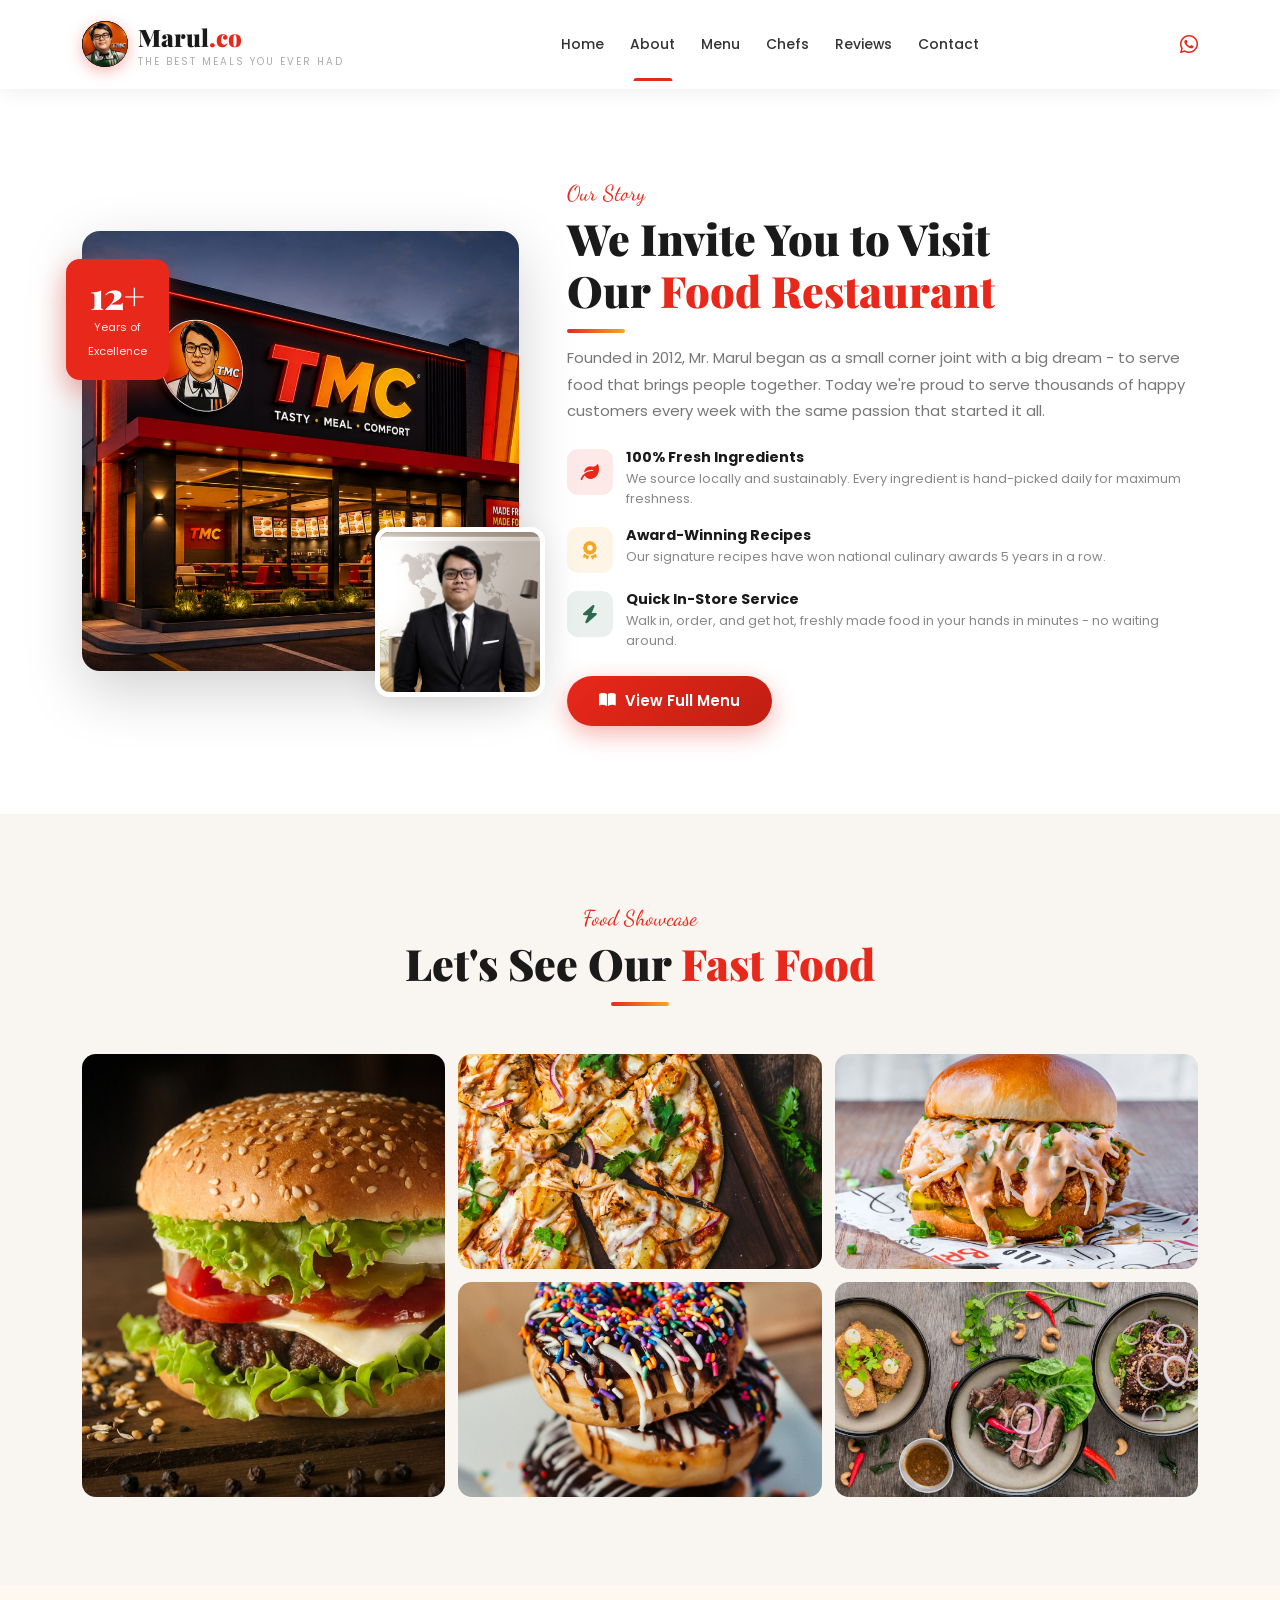
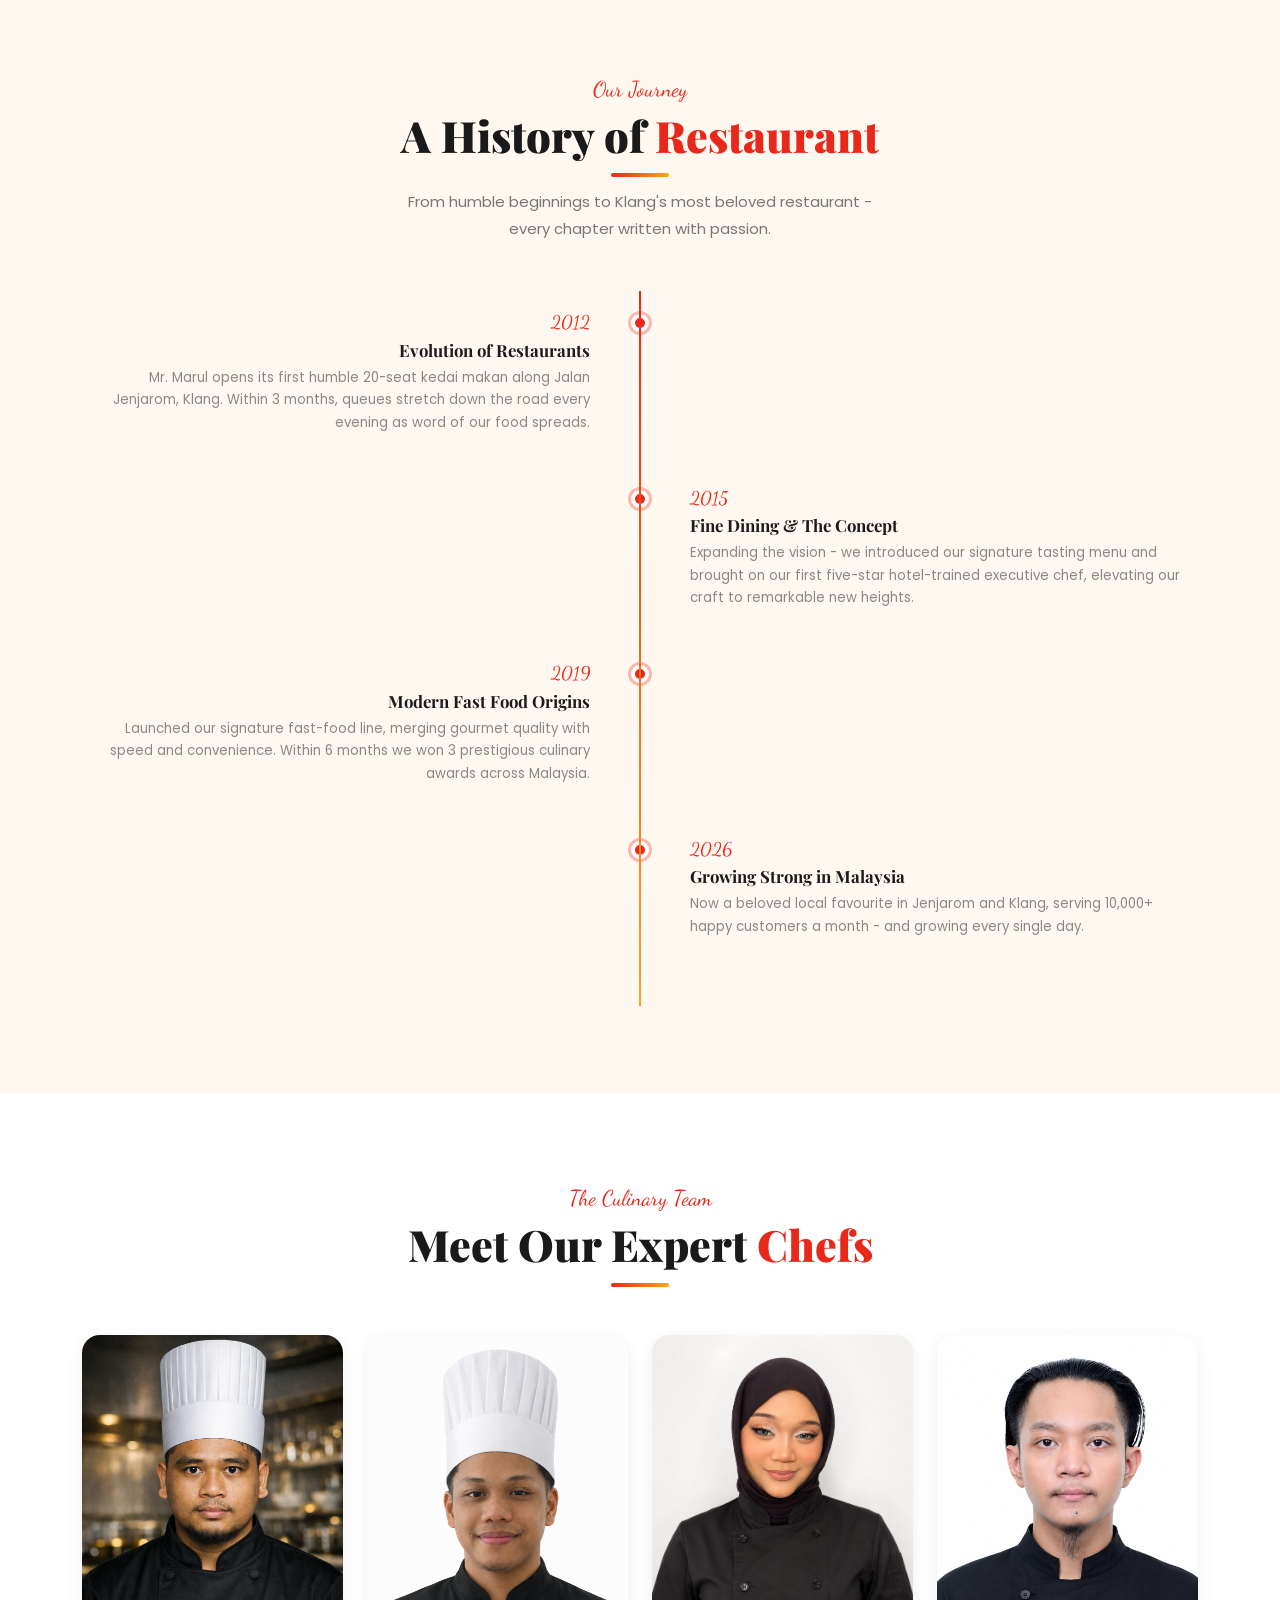
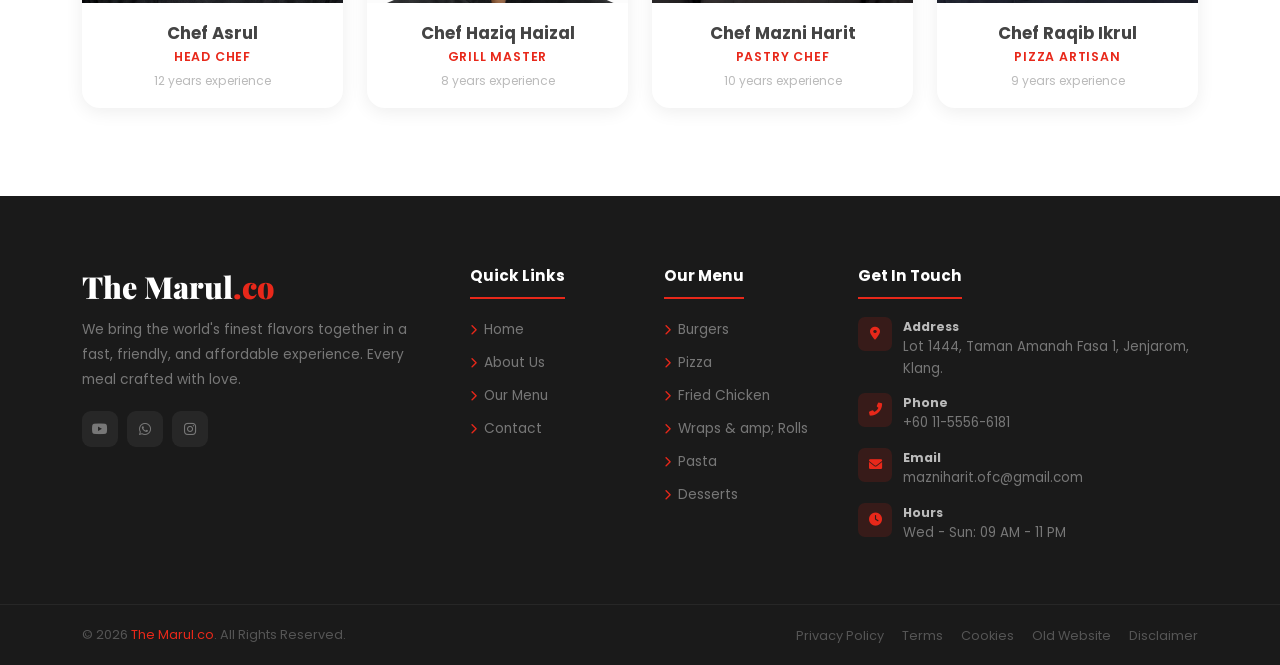
==== commit bfe164a9: "Update about.html" ====
--- a/about.html
+++ b/about.html
@@ -319,7 +319,7 @@
                         <img src="img/chefs/2.jpg" alt=""/>
                       </div>
                      <div class="chbody">
-                        <div class="chnm">Chef Kevin Tan</div>
+                        <div class="chnm">Chef Haziq Haizal</div>
                         <div class="chrole">Grill Master</div>
                         <div class="chexp">8 years experience</div>
                      </div>
@@ -331,7 +331,7 @@
                         <img src="img/chefs/3.jpg" alt=""/>
                         </div>
                      <div class="chbody">
-                        <div class="chnm">Chef Farah Yusof</div>
+                        <div class="chnm">Chef Mazni Harit</div>
                         <div class="chrole">Pastry Chef</div>
                         <div class="chexp">10 years experience</div>
                      </div>
@@ -343,7 +343,7 @@
                         <img src="img/chefs/4.jpg" alt=""/>
                      </div>
                      <div class="chbody">
-                        <div class="chnm">Chef Marcus Lim</div>
+                        <div class="chnm">Chef Raqib Ikrul</div>
                         <div class="chrole">Pizza Artisan</div>
                         <div class="chexp">9 years experience</div>
                      </div>
